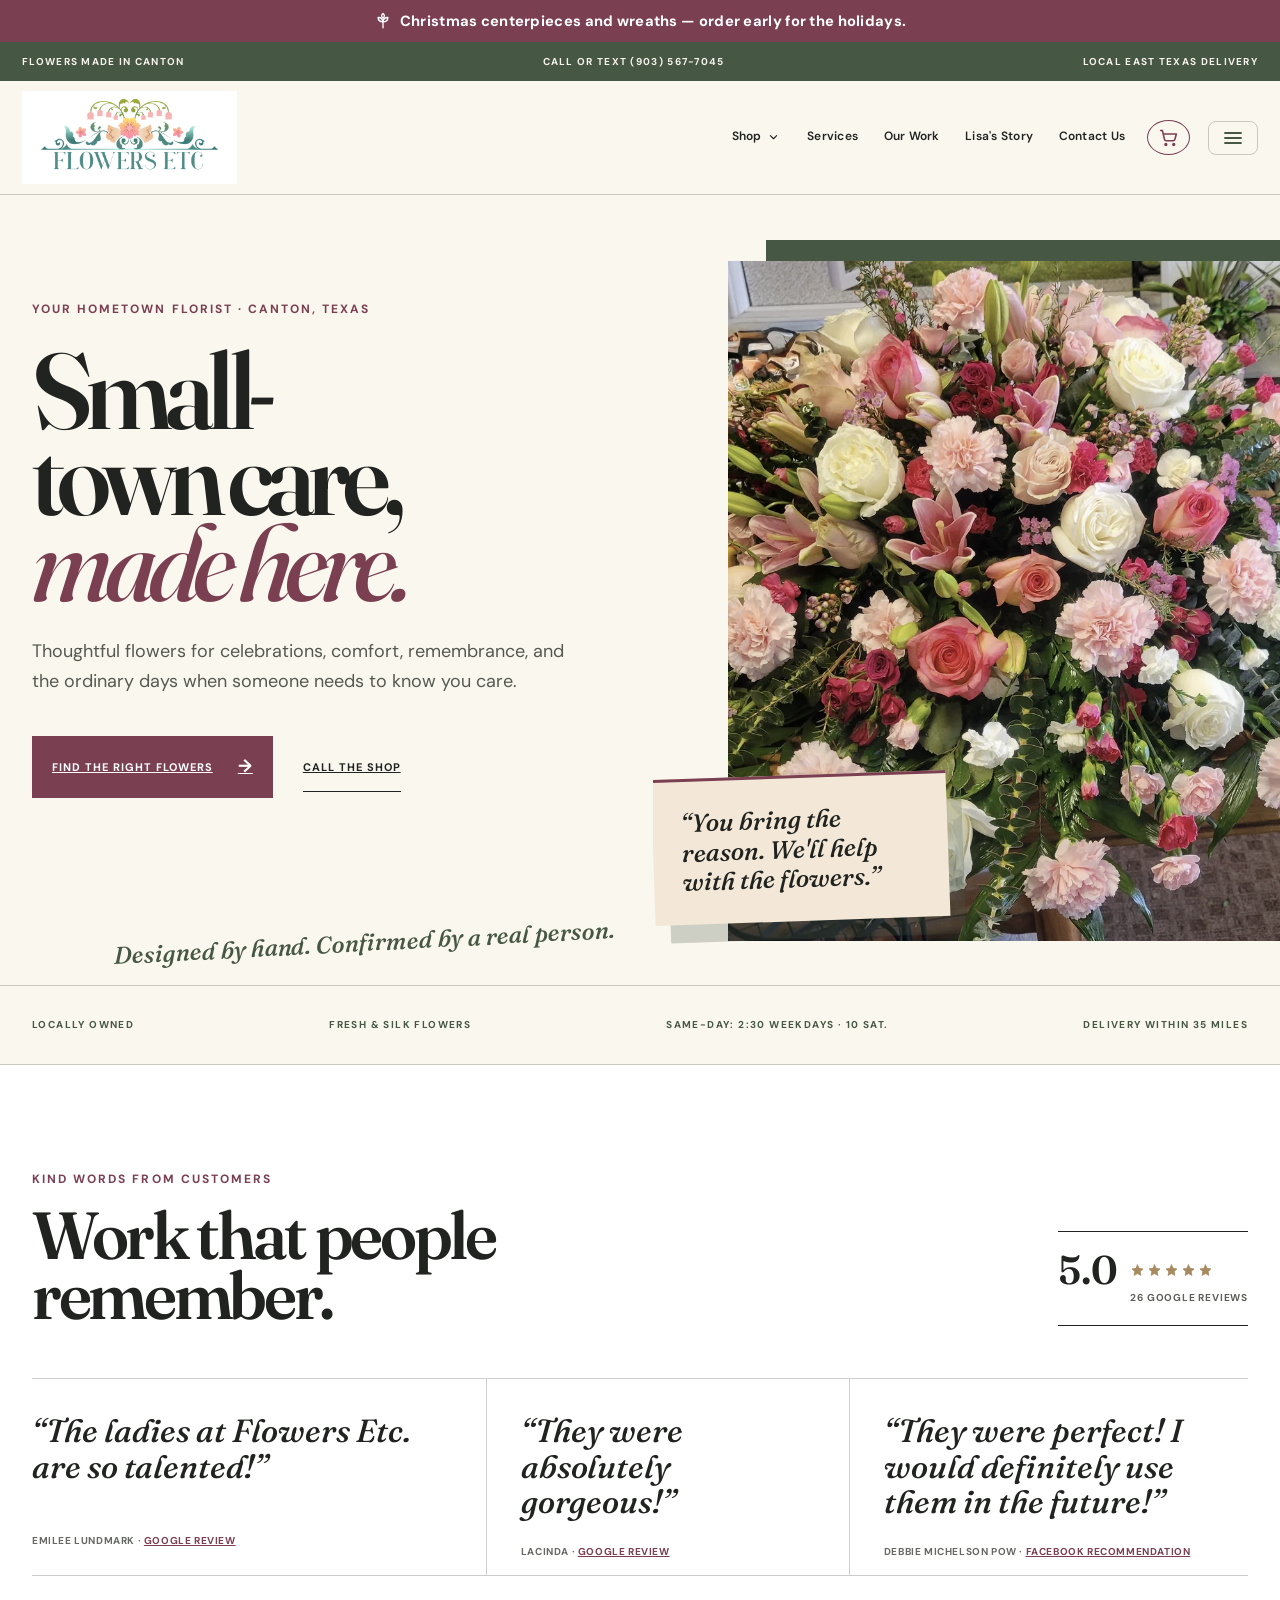
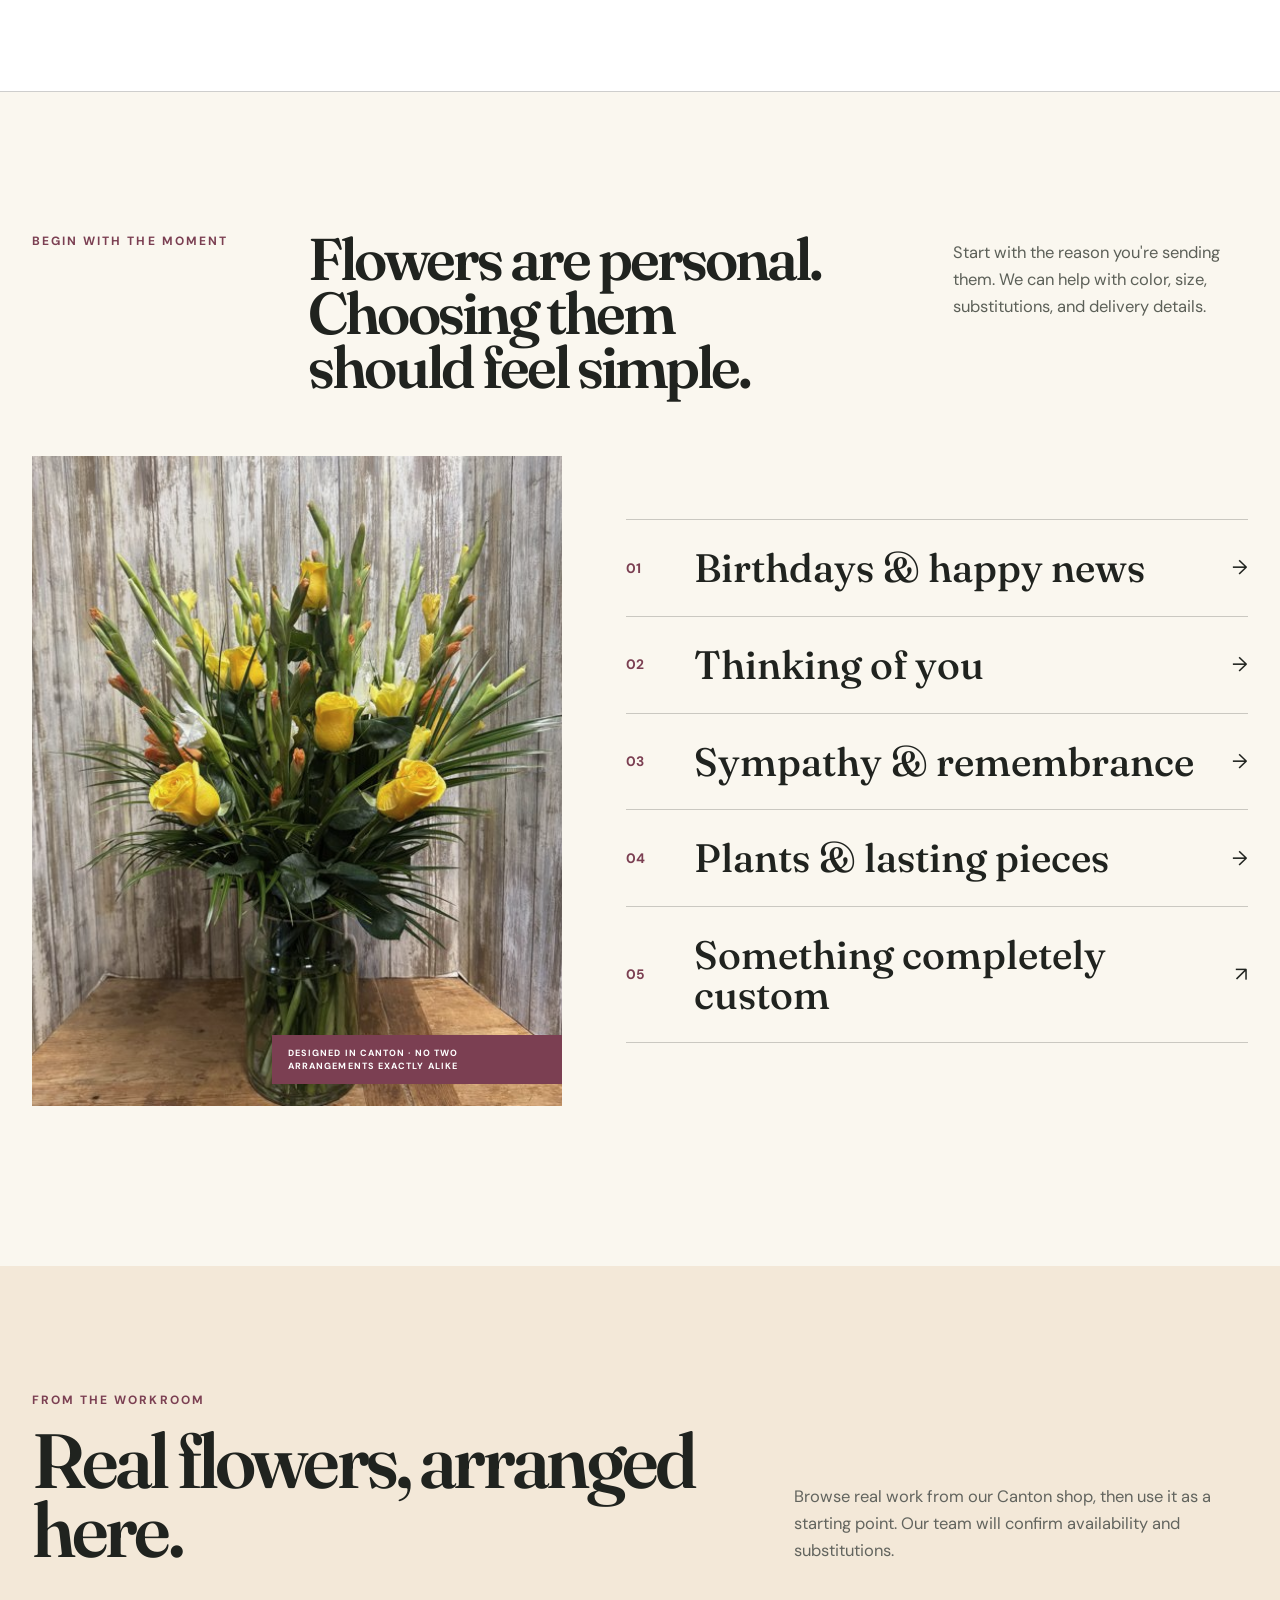
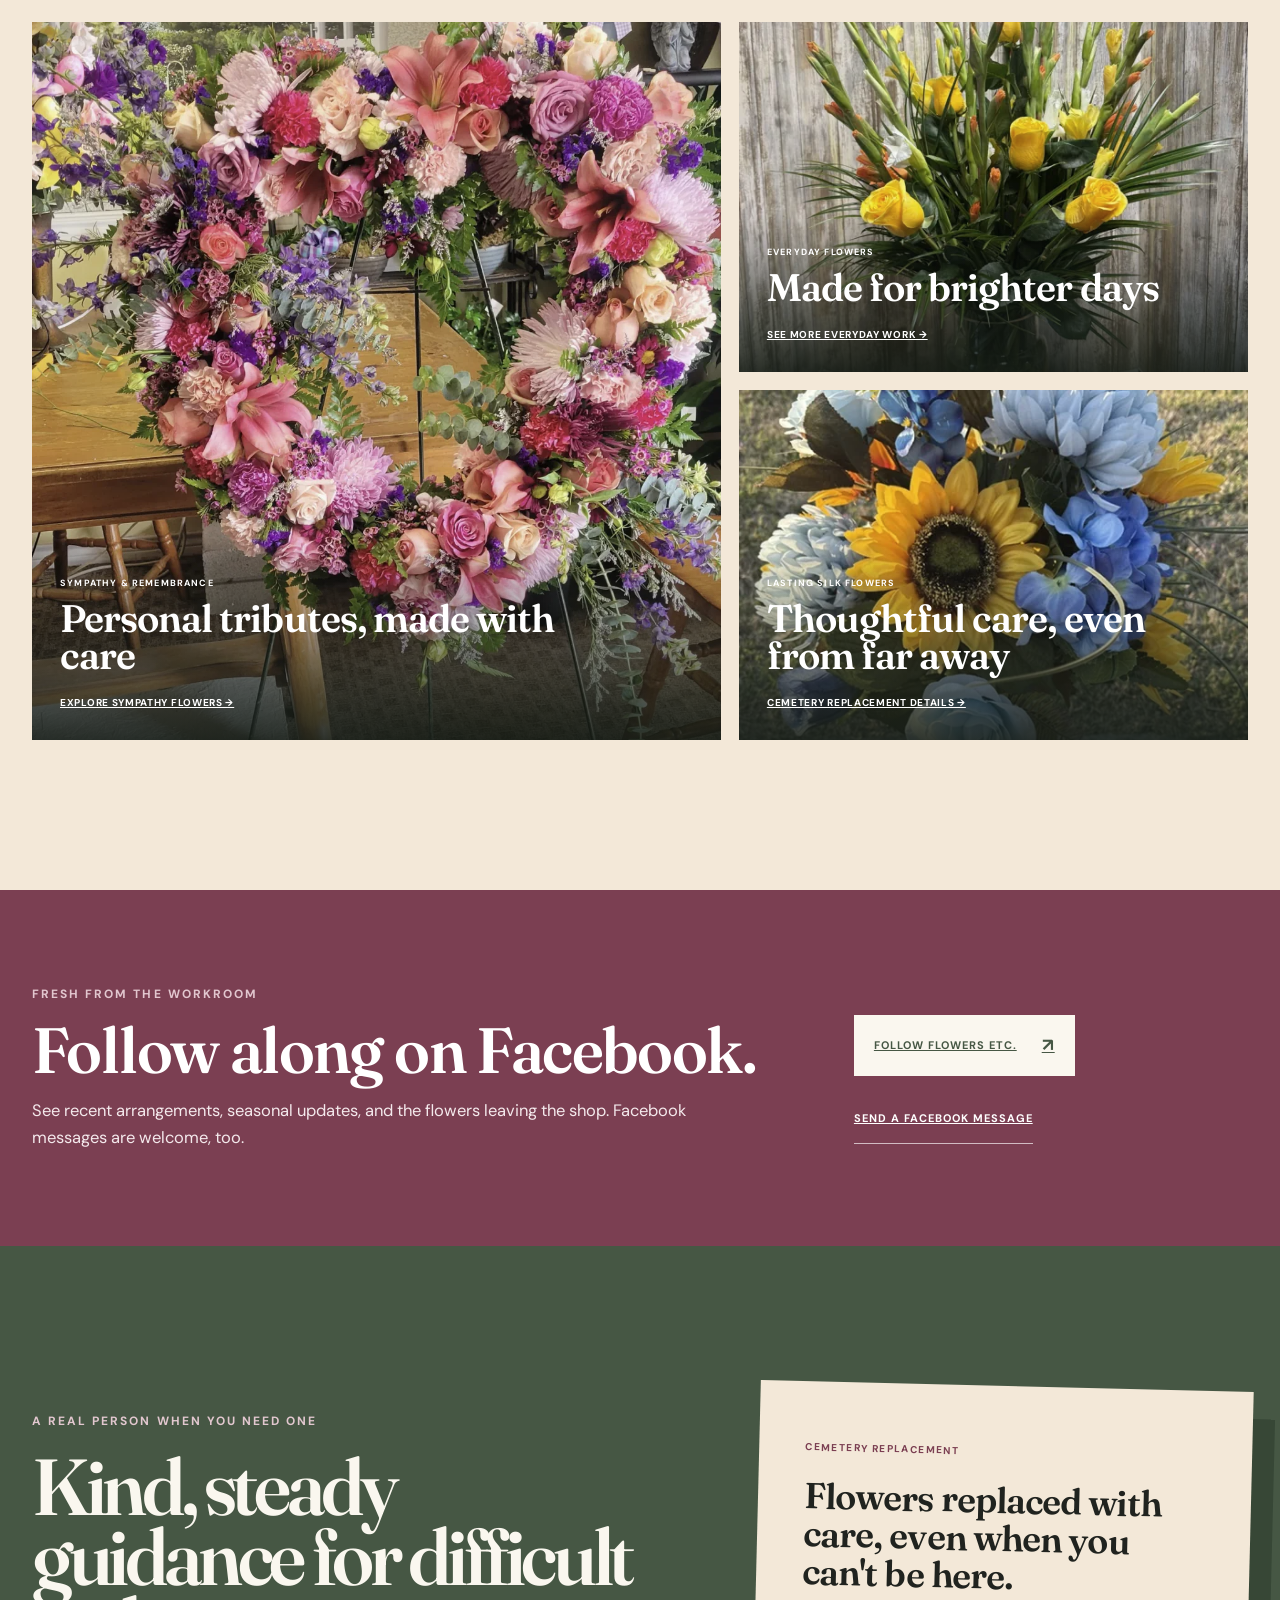
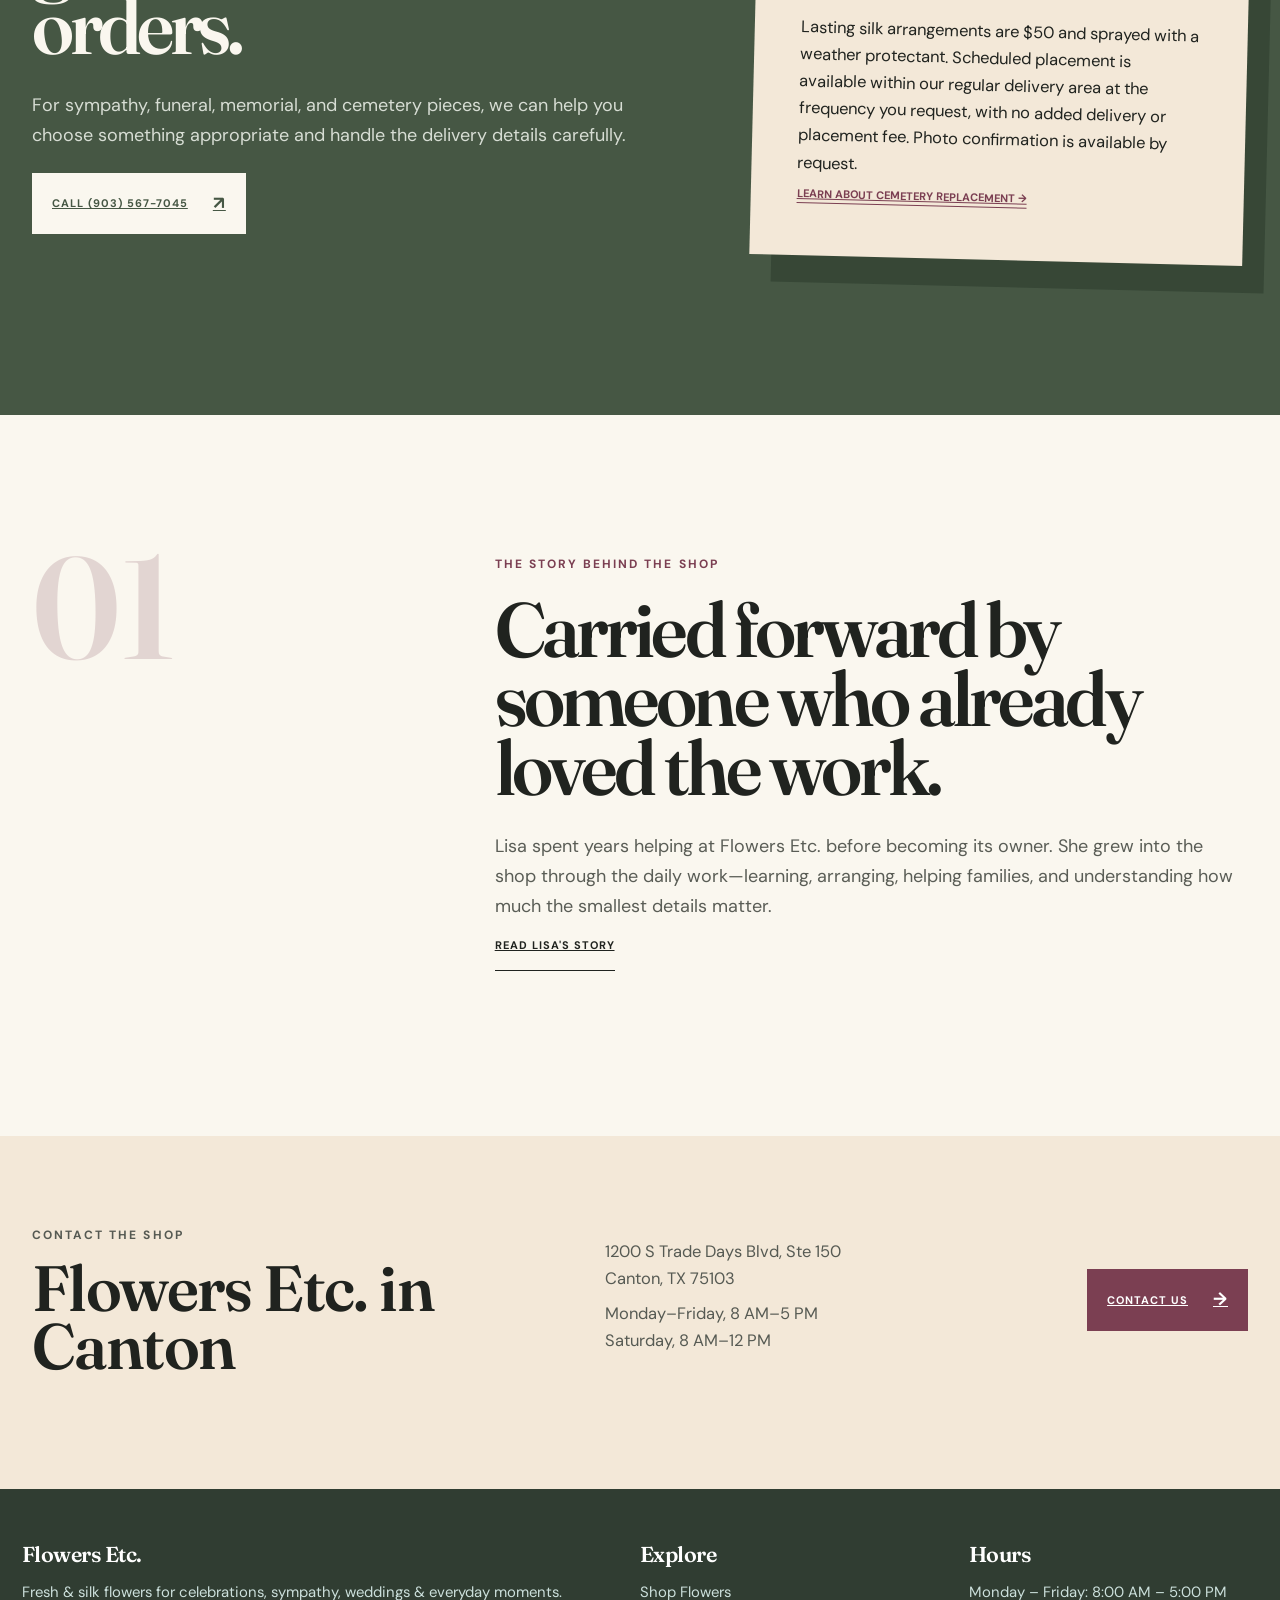
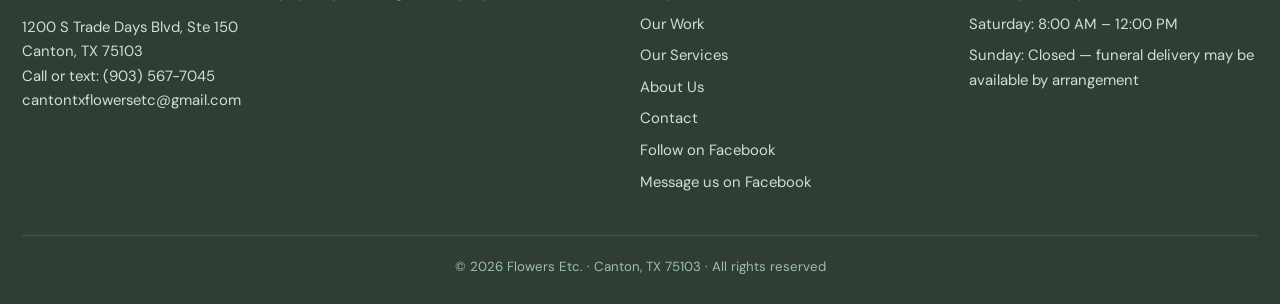
==== index.html @ 4fc5654a "Move White Lily Bridal Bouquet to Everyday flowers" ====
<!doctype html>
<html lang="en">
<head>
  <meta charset="utf-8">
  <meta name="viewport" content="width=device-width,initial-scale=1">
  <title>Flowers Etc. — Canton, TX Florist | Local Flower Delivery</title>
  <meta name="description" content="Hand-designed fresh and silk flowers from Flowers Etc. in Canton, Texas. Same-day local delivery requests accepted by 2:30 PM weekdays and 10 AM Saturday.">
  <link rel="canonical" href="https://itstaylorj.github.io/flowers-etc/">
  <meta property="og:title" content="Flowers Etc. — Your hometown Canton florist">
  <meta property="og:description" content="Thoughtful flowers designed in Canton and delivered with personal attention.">
  <meta property="og:type" content="website">
  <meta property="og:site_name" content="Flowers Etc.">
  <meta property="og:locale" content="en_US">
  <meta property="og:url" content="https://itstaylorj.github.io/flowers-etc/">
  <meta property="og:image" content="https://itstaylorj.github.io/flowers-etc/images/sympathy-casket-pink.webp">
  <meta property="og:image:alt" content="Pink and white floral tribute designed by Flowers Etc. in Canton, Texas">
  <meta name="twitter:card" content="summary_large_image">
  <link rel="preload" href="images/sympathy-casket-pink.webp" as="image" type="image/webp" fetchpriority="high">
  <script type="application/ld+json">
  {
    "@context": "https://schema.org",
    "@type": "Florist",
    "name": "Flowers Etc.",
    "description": "Fresh and silk flowers for celebrations, sympathy, weddings, and everyday moments in Canton, Texas.",
    "telephone": "+19035677045",
    "email": "cantontxflowersetc@gmail.com",
    "url": "https://itstaylorj.github.io/flowers-etc/",
    "address": {
      "@type": "PostalAddress",
      "streetAddress": "1200 S Trade Days Blvd, Ste 150",
      "addressLocality": "Canton",
      "addressRegion": "TX",
      "postalCode": "75103",
      "addressCountry": "US"
    },
    "areaServed": ["Canton", "Mabank", "Wills Point", "Van", "Grand Saline", "Martins Mill", "Ben Wheeler"],
    "openingHoursSpecification": [
      {
        "@type": "OpeningHoursSpecification",
        "dayOfWeek": ["Monday", "Tuesday", "Wednesday", "Thursday", "Friday"],
        "opens": "08:00",
        "closes": "17:00"
      },
      {
        "@type": "OpeningHoursSpecification",
        "dayOfWeek": "Saturday",
        "opens": "08:00",
        "closes": "12:00"
      }
    ],
    "priceRange": "$$"
  }
  </script>
  <link rel="icon" type="image/svg+xml" href="images/favicon.svg">
  <link rel="preconnect" href="https://fonts.googleapis.com">
  <link rel="preconnect" href="https://fonts.gstatic.com" crossorigin>
  <link href="https://fonts.googleapis.com/css2?family=DM+Sans:wght@400;500;600;700&amp;family=Fraunces:opsz,wght@9..144,500;9..144,600&amp;display=swap" rel="stylesheet">
  <link rel="stylesheet" href="css/style.css?v=13">
</head>
<body data-page="home" class="heritage-home">
  <a class="skip-link" href="#main">Skip to content</a>
  <div id="site-header"></div>

  <main id="main">
    <section class="hg-hero">
      <div class="hg-hero-copy">
        <p class="hg-eyebrow">Your hometown florist · Canton, Texas</p>
        <h1>Small-town care, <em>made here.</em></h1>
        <p class="hg-lead">Thoughtful flowers for celebrations, comfort, remembrance, and the ordinary days when someone needs to know you care.</p>
        <div class="hg-actions"><a class="hg-button" href="shop.html">Find the right flowers <span>→</span></a><a class="hg-text-link" href="tel:9035677045">Call the shop</a></div>
        <p class="hg-personal-note">Designed by hand. Confirmed by a real person.</p>
      </div>
      <div class="hg-hero-art">
        <div class="hg-moss-field"></div>
        <img src="images/sympathy-casket-pink.webp" width="1400" height="1063" fetchpriority="high" decoding="async" alt="Lush pink and white floral tribute designed by Flowers Etc.">
        <blockquote>“You bring the reason. We'll help with the flowers.”</blockquote>
      </div>
    </section>

    <div class="hg-trust"><div class="hg-shell"><span>Locally owned</span><span>Fresh &amp; silk flowers</span><span>Same-day: 2:30 weekdays · 10 Sat.</span><span>Delivery within 35 miles</span></div></div>

    <section class="hg-reviews" aria-labelledby="review-heading">
      <div class="hg-shell hg-review-heading">
        <div><p class="hg-eyebrow">Kind words from customers</p><h2 id="review-heading">Work that people remember.</h2></div>
        <a class="hg-rating" href="https://www.google.com/maps/search/?api=1&amp;query=Flowers+Etc+Canton+TX" target="_blank" rel="noopener noreferrer"><strong>5.0</strong><span class="rating-stars" data-rating-stars="5" aria-label="5 out of 5 stars"></span><small>26 Google reviews</small></a>
      </div>
      <div class="hg-shell hg-review-list">
        <blockquote><p>“The ladies at Flowers Etc. are so talented!”</p><footer>Emilee Lundmark · <a href="https://www.google.com/maps/search/?api=1&amp;query=Flowers+Etc+Canton+TX" target="_blank" rel="noopener noreferrer">Google review</a></footer></blockquote>
        <blockquote><p>“They were absolutely gorgeous!”</p><footer>Lacinda · <a href="https://www.google.com/maps/search/?api=1&amp;query=Flowers+Etc+Canton+TX" target="_blank" rel="noopener noreferrer">Google review</a></footer></blockquote>
        <blockquote><p>“They were perfect! I would definitely use them in the future!”</p><footer>Debbie Michelson Pow · <a href="https://www.facebook.com/FlowersEtcofCanton/reviews" target="_blank" rel="noopener noreferrer">Facebook recommendation</a></footer></blockquote>
      </div>
    </section>

    <section class="hg-moments">
      <div class="hg-shell">
        <div class="hg-section-intro"><p class="hg-eyebrow">Begin with the moment</p><h2>Flowers are personal. Choosing them should feel simple.</h2><p>Start with the reason you're sending them. We can help with color, size, substitutions, and delivery details.</p></div>
        <div class="hg-moment-layout">
          <figure class="hg-moment-photo"><img src="images/sunshine-morning.jpg" width="558" height="640" loading="lazy" decoding="async" alt="Yellow roses and gladiolus arranged in the Canton workroom"><figcaption>Designed in Canton · No two arrangements exactly alike</figcaption></figure>
          <nav class="hg-occasion-list" aria-label="Shop by occasion">
            <a href="shop.html"><small>01</small><strong>Birthdays &amp; happy news</strong><span>→</span></a>
            <a href="shop.html"><small>02</small><strong>Thinking of you</strong><span>→</span></a>
            <a href="shop.html"><small>03</small><strong>Sympathy &amp; remembrance</strong><span>→</span></a>
            <a href="shop.html"><small>04</small><strong>Plants &amp; lasting pieces</strong><span>→</span></a>
            <a href="tel:9035677045"><small>05</small><strong>Something completely custom</strong><span>↗</span></a>
          </nav>
        </div>
      </div>
    </section>

    <section class="hg-work">
      <div class="hg-shell hg-work-heading"><div><p class="hg-eyebrow">From the workroom</p><h2>Real flowers, arranged here.</h2></div><p>Browse real work from our Canton shop, then use it as a starting point. Our team will confirm availability and substitutions.</p></div>
      <div class="hg-shell hg-work-grid">
        <article class="hg-work-card hg-work-card-large"><img src="images/sympathy-wreath-pink.webp" width="1100" height="1197" loading="lazy" decoding="async" alt="Soft pink memorial wreath designed by Flowers Etc."><div><small>Sympathy &amp; remembrance</small><h3>Personal tributes, made with care</h3><a href="shop.html?cat=sympathy">Explore sympathy flowers →</a></div></article>
        <article class="hg-work-card"><img src="images/golden-tulip-garden.webp" width="558" height="640" loading="lazy" decoding="async" alt="Golden tulips in a modern garden-style vase"><div><small>Everyday flowers</small><h3>Made for brighter days</h3><a href="gallery.html">See more everyday work →</a></div></article>
        <article class="hg-work-card"><img src="images/blue-yellow-silk-cemetery.webp" width="558" height="640" loading="lazy" decoding="async" alt="Blue and yellow silk cemetery flowers"><div><small>Lasting silk flowers</small><h3>Thoughtful care, even from far away</h3><a href="services.html#cemetery-care">Cemetery replacement details →</a></div></article>
      </div>
    </section>

    <section class="hg-facebook">
      <div class="hg-shell">
        <div><p class="hg-eyebrow hg-light">Fresh from the workroom</p><h2>Follow along on Facebook.</h2><p>See recent arrangements, seasonal updates, and the flowers leaving the shop. Facebook messages are welcome, too.</p></div>
        <div class="hg-facebook-actions"><a class="hg-button hg-button-light" href="https://www.facebook.com/FlowersEtcofCanton/" target="_blank" rel="noopener noreferrer">Follow Flowers Etc. <span>↗</span></a><a class="hg-text-link hg-text-link-light" href="https://m.me/FlowersEtcofCanton" target="_blank" rel="noopener noreferrer">Send a Facebook message</a></div>
      </div>
    </section>

    <section class="hg-guidance" id="sympathy">
      <div class="hg-shell hg-guidance-grid">
        <div><p class="hg-eyebrow hg-light">A real person when you need one</p><h2>Kind, steady guidance for difficult orders.</h2><p>For sympathy, funeral, memorial, and cemetery pieces, we can help you choose something appropriate and handle the delivery details carefully.</p><a class="hg-button hg-button-light" href="tel:9035677045">Call (903) 567-7045 <span>↗</span></a></div>
        <aside><small>Cemetery replacement</small><h3>Flowers replaced with care, even when you can't be here.</h3><p>Lasting silk arrangements are $50 and sprayed with a weather protectant. Scheduled placement is available within our regular delivery area at the frequency you request, with no added delivery or placement fee. Photo confirmation is available by request.</p><a href="services.html#cemetery-care">Learn about cemetery replacement →</a></aside>
      </div>
    </section>

    <section class="hg-story">
      <div class="hg-shell hg-story-grid">
        <div class="hg-story-number">01</div>
        <div><p class="hg-eyebrow">The story behind the shop</p><h2>Carried forward by someone who already loved the work.</h2><p>Lisa spent years helping at Flowers Etc. before becoming its owner. She grew into the shop through the daily work—learning, arranging, helping families, and understanding how much the smallest details matter.</p><a class="hg-text-link" href="about.html">Read Lisa's story</a></div>
      </div>
    </section>

    <section class="hg-visit"><div class="hg-shell"><div><p class="hg-eyebrow">Contact the shop</p><h2>Flowers Etc. in Canton</h2></div><div><p>1200 S Trade Days Blvd, Ste 150<br>Canton, TX 75103</p><p>Monday–Friday, 8 AM–5 PM<br>Saturday, 8 AM–12 PM</p></div><a class="hg-button" href="contact.html">Contact Us <span>→</span></a></div></section>
  </main>

  <div id="site-footer"></div>
  <script src="js/data.js?v=13"></script>
  <script src="js/main.js?v=13"></script>
  <script src="js/cart.js?v=13"></script>
</body>
</html>
---- css/style.css ----
/* ============================================================
   FLOWERS ETC — STYLES
   Palette and fonts live in :root below — change once, applies
   everywhere. Elegant, warm, small-town trustworthy.
   ============================================================ */

:root {
  /* Approved Heritage Garden direction. */
  --cream:      #FAF7EF;
  --ivory:      #FFFFFF;
  --ink:        #20231F;
  --forest:     #465744;
  --forest-dk:  #303D32;
  --sage:       #63705E;
  --blush:      #7B3F52;
  --blush-soft: #F3E8D8;
  --gold:       #A88A61;
  --line:       rgba(32, 35, 31, 0.22);

  --font-head: "Fraunces", Georgia, "Times New Roman", serif;
  --font-body: "DM Sans", "Segoe UI", Tahoma, sans-serif;
  --font-script: "Fraunces", Georgia, serif;

  --radius: 2px;
  --shadow: 0 8px 26px rgba(46, 55, 44, 0.10);
  --shadow-lift: 0 16px 38px rgba(46, 55, 44, 0.16);
  --maxw: 1400px;
}

/* ============================================================
   HERITAGE GARDEN — APPROVED PRODUCTION DIRECTION
   ============================================================ */
.skip-link{position:fixed;left:16px;top:-60px;z-index:300;padding:12px 16px;background:var(--cream);color:var(--ink)}
.skip-link:focus{top:16px}
a:focus-visible,button:focus-visible,input:focus-visible,select:focus-visible,textarea:focus-visible,summary:focus-visible{outline:3px solid #b96f83;outline-offset:4px}
.topbar{min-height:39px;display:flex;align-items:center;justify-content:space-between;padding:7px max(22px,calc((100vw - var(--maxw))/2));background:var(--forest);font-size:10px;font-weight:700;letter-spacing:.13em;text-transform:uppercase}
header.site{position:relative;background:var(--cream)}
.nav-wrap{min-height:110px;padding-top:10px;padding-bottom:10px}
.brand{width:215px;padding:8px 12px;background:white;align-items:center}
.brand img{width:100%;height:auto}
nav.main-nav{gap:clamp(18px,2vw,34px)}
nav.main-nav a{font-size:12px;font-weight:600;border-bottom-width:1px}
nav.main-nav a:hover,nav.main-nav a.active{color:var(--blush);border-bottom-color:var(--blush)}
.cart-btn{border-radius:50%;border-color:var(--blush);color:var(--blush)}
.cart-btn #cart-count{background:var(--blush)}
.announce{background:var(--blush)}
h1,h2,h3,h4{color:var(--ink);letter-spacing:-.025em}
.btn{border-radius:0;text-transform:uppercase;letter-spacing:.07em;font-size:.75rem}
.btn-primary{background:var(--blush);border-color:var(--blush)}
.btn-primary:hover{background:#633241;border-color:#633241}
.btn-outline{color:var(--ink);border-color:var(--ink)}
.page-hero{background:var(--blush-soft)}
.page-hero h1{color:var(--ink)}
.script-accent,.flourish{color:var(--blush);font-family:var(--font-head);font-style:italic}
.info-card,.form-card,.product-card,.service-card{border-radius:2px;box-shadow:none;border:1px solid var(--line)}
footer.site{background:#303d32}

.hg-shell{width:min(1400px,calc(100% - 64px));margin:auto}.hg-eyebrow{margin:0;color:var(--blush);font-size:12px;font-weight:700;letter-spacing:.17em;text-transform:uppercase}.hg-light{color:#e2c7cf}.hg-hero{min-height:790px;display:grid;grid-template-columns:1.02fr .98fr;border-bottom:1px solid var(--line)}.hg-hero-copy{position:relative;padding:105px 6vw 100px max(32px,calc((100vw - 1400px)/2))}.hg-hero h1{max-width:780px;margin:27px 0 32px;font:600 clamp(72px,8.4vw,136px)/.8 var(--font-head);letter-spacing:-.065em;text-wrap:balance}.hg-hero h1 em{display:block;color:var(--blush);font-weight:500}.hg-lead{max-width:590px;margin:0;color:#555950;font-size:18px}.hg-actions{display:flex;align-items:center;gap:30px;margin-top:40px}.hg-button{display:inline-flex;align-items:center;gap:25px;padding:16px 20px;background:var(--blush);color:white;font-size:11px;font-weight:700;letter-spacing:.09em;text-transform:uppercase;transition:.3s cubic-bezier(.32,.72,0,1)}.hg-button span{font-size:18px}.hg-button:hover{transform:translateY(-3px);background:#633241}.hg-button:active{transform:translateY(0) scale(.98)}.hg-text-link{display:inline-block;padding:15px 0;border-bottom:1px solid var(--ink);color:var(--ink);font-size:11px;font-weight:700;letter-spacing:.09em;text-transform:uppercase}.hg-personal-note{position:absolute;right:38px;bottom:27px;margin:0;color:var(--forest);font:500 italic 24px/1.2 var(--font-head);transform:rotate(-3deg)}.hg-hero-art{position:relative;min-height:790px;overflow:hidden}.hg-moss-field{position:absolute;inset:45px 0 45px 18%;background:var(--forest)}.hg-hero-art img{position:absolute;top:66px;right:0;width:88%;height:680px;object-fit:cover;object-position:center 48%;filter:saturate(.8) contrast(1.03)}.hg-hero-art blockquote{position:absolute;left:0;bottom:65px;width:295px;margin:0;padding:27px 29px;background:var(--blush-soft);border-top:3px solid var(--blush);box-shadow:15px 18px 0 rgba(70,87,68,.25);transform:rotate(-2deg);font:500 italic 25px/1.18 var(--font-head)}
.hg-trust{border-bottom:1px solid var(--line)}.hg-trust .hg-shell{min-height:78px;display:flex;align-items:center;justify-content:space-between;color:var(--forest);font-size:10px;font-weight:700;letter-spacing:.14em;text-transform:uppercase}.hg-moments{padding:140px 0 160px}.hg-section-intro{display:grid;grid-template-columns:.7fr 1.3fr .75fr;gap:55px;align-items:start;margin-bottom:75px}.hg-section-intro h2{margin:0;font:600 clamp(48px,5.4vw,82px)/.9 var(--font-head);letter-spacing:-.05em}.hg-section-intro>p:last-child{margin:7px 0 0;color:#5c6058}.hg-moment-layout{display:grid;grid-template-columns:.92fr 1.08fr;gap:80px;align-items:center}.hg-moment-photo{position:relative;margin:0}.hg-moment-photo img{width:100%;height:650px;object-fit:cover;filter:saturate(.82)}.hg-moment-photo figcaption{position:absolute;right:-20px;top:48px;padding:12px 18px;background:var(--blush);color:white;font-size:9px;font-weight:700;letter-spacing:.12em;text-transform:uppercase;transform:rotate(90deg);transform-origin:right top}.hg-occasion-list{border-top:1px solid var(--line)}.hg-occasion-list a{display:grid;grid-template-columns:48px 1fr 28px;gap:20px;align-items:center;padding:28px 0;border-bottom:1px solid var(--line);color:var(--ink);text-decoration:none;transition:.3s cubic-bezier(.32,.72,0,1)}.hg-occasion-list a:hover{padding-left:12px;color:var(--blush)}.hg-occasion-list small{color:var(--blush);font-weight:700}.hg-occasion-list strong{font:500 clamp(28px,3.1vw,43px)/1 var(--font-head)}.hg-occasion-list span{justify-self:end;font-size:20px}
.hg-work{padding:125px 0 150px;background:var(--blush-soft)}.hg-work-heading{display:grid;grid-template-columns:1.2fr .8fr;gap:80px;align-items:end;margin-bottom:58px}.hg-work-heading h2{margin:15px 0 0;font:600 clamp(52px,6vw,88px)/.9 var(--font-head);letter-spacing:-.05em}.hg-work-heading>p{max-width:520px;margin:0;color:#62645e}.hg-work-grid{display:grid;grid-template-columns:1.15fr .85fr;grid-template-rows:350px 350px;gap:18px}.hg-work-card{position:relative;overflow:hidden}.hg-work-card-large{grid-row:1/3}.hg-work-card img{width:100%;height:100%;object-fit:cover;filter:saturate(.83);transition:transform .8s cubic-bezier(.32,.72,0,1)}.hg-work-card:hover img{transform:scale(1.035)}.hg-work-card>div{position:absolute;left:0;right:0;bottom:0;padding:26px 28px;background:linear-gradient(transparent,rgba(20,27,21,.88));color:white}.hg-work-card small{font-size:9px;font-weight:700;letter-spacing:.13em;text-transform:uppercase}.hg-work-card h3{max-width:500px;margin:6px 0 12px;color:white;font:600 clamp(27px,3vw,42px)/.98 var(--font-head)}.hg-work-card a{color:white;font-size:10px;font-weight:700;letter-spacing:.07em;text-transform:uppercase}
.hg-guidance{padding:140px 0 155px;background:var(--forest);color:var(--cream)}.hg-guidance-grid{display:grid;grid-template-columns:1.1fr .9fr;gap:120px;align-items:center}.hg-guidance h2{max-width:790px;margin:20px 0 30px;color:var(--cream);font:600 clamp(54px,6.2vw,94px)/.88 var(--font-head);letter-spacing:-.055em}.hg-guidance-grid>div>p:not(.hg-eyebrow){max-width:700px;color:#d7ddd4;font-size:18px}.hg-button-light{margin-top:22px;background:var(--cream);color:var(--forest)}.hg-button-light:hover{background:var(--blush-soft);color:var(--ink)}.hg-guidance aside{padding:50px 46px;background:var(--blush-soft);color:var(--ink);box-shadow:22px 27px 0 rgba(24,39,27,.32);transform:rotate(1.4deg)}.hg-guidance aside small{color:var(--blush);font-size:10px;font-weight:700;letter-spacing:.14em;text-transform:uppercase}.hg-guidance aside h3{margin:19px 0 22px;font:600 36px/1.05 var(--font-head)}.hg-guidance aside a{display:inline-block;margin-top:8px;border-bottom:1px solid var(--blush);color:var(--blush);font-size:11px;font-weight:700;text-transform:uppercase}
.hg-story{padding:140px 0 165px}.hg-story-grid{display:grid;grid-template-columns:.65fr 1.35fr;gap:100px}.hg-story-number{color:var(--blush);font:600 145px/.72 var(--font-head);opacity:.18}.hg-story h2{max-width:980px;margin:20px 0 30px;font:600 clamp(54px,6vw,92px)/.9 var(--font-head);letter-spacing:-.05em}.hg-story p:not(.hg-eyebrow){max-width:740px;color:#5a5d56;font-size:18px}.hg-visit{padding:90px 0 115px;background:var(--blush-soft)}.hg-visit .hg-shell{display:grid;grid-template-columns:1.1fr .9fr auto;gap:70px;align-items:center}.hg-visit h2{margin:14px 0 0;font:600 clamp(42px,5vw,72px)/.9 var(--font-head)}.hg-visit p{margin:0 0 8px;color:#565a53}
@media(max-width:1050px){.topbar span:first-child{display:none}.nav-wrap{min-height:94px}.brand{width:185px}.hg-shell{width:min(100% - 30px,760px)}.hg-hero{grid-template-columns:1fr}.hg-hero-copy{padding:80px 25px 95px;border-bottom:1px solid var(--line)}.hg-hero-art{min-height:690px}.hg-personal-note{display:none}.hg-section-intro,.hg-moment-layout,.hg-work-heading,.hg-guidance-grid,.hg-story-grid,.hg-visit .hg-shell{grid-template-columns:1fr}.hg-section-intro,.hg-moment-layout,.hg-guidance-grid,.hg-story-grid{gap:50px}.hg-work-grid{grid-template-columns:1fr;grid-template-rows:520px 350px 350px}.hg-work-card-large{grid-row:auto}.hg-guidance aside{max-width:600px}.hg-story-number{font-size:90px}}
@media(max-width:700px){.topbar{justify-content:center;text-align:center}.topbar span:last-child{display:none}.nav-wrap{padding:10px 16px}.brand{width:165px}.hg-hero-copy{padding:70px 24px 55px}.hg-hero h1{font-size:clamp(58px,18vw,84px)}.hg-actions{align-items:flex-start;flex-direction:column}.hg-hero-art{min-height:560px}.hg-moss-field{inset:25px 0 25px 12%}.hg-hero-art img{top:40px;width:92%;height:500px}.hg-hero-art blockquote{left:12px;bottom:36px;width:250px;padding:22px;font-size:21px}.hg-trust .hg-shell{justify-content:center;text-align:center}.hg-trust span:not(:first-child){display:none}.hg-moments,.hg-work,.hg-guidance,.hg-story{padding-top:90px;padding-bottom:110px}.hg-moment-photo img{height:500px}.hg-moment-photo figcaption{right:0;top:auto;bottom:0;transform:none}.hg-work-grid{grid-template-rows:440px 330px 330px}.hg-work-card>div{padding:20px}.hg-guidance aside{padding:38px 28px}.hg-visit{padding-bottom:100px}}
@media(prefers-reduced-motion:reduce){html{scroll-behavior:auto}*,*::before,*::after{animation-duration:.01ms!important;transition-duration:.01ms!important}}

* { margin: 0; padding: 0; box-sizing: border-box; }

.sr-only {
  position: absolute;
  width: 1px; height: 1px;
  padding: 0; margin: -1px;
  overflow: hidden;
  clip: rect(0 0 0 0);
  white-space: nowrap;
  border: 0;
}

html { scroll-behavior: smooth; }

body {
  font-family: var(--font-body);
  color: var(--ink);
  background: var(--cream);
  line-height: 1.65;
  font-size: 16.5px;
}

img { max-width: 100%; display: block; }

h1, h2, h3, h4 {
  font-family: var(--font-head);
  font-weight: 600;
  color: var(--forest);
  line-height: 1.15;
}

a { color: var(--forest); }

.container {
  max-width: var(--maxw);
  margin: 0 auto;
  padding: 0 22px;
}

/* ————— Header ————— */
.announce {
  background: linear-gradient(90deg, var(--blush), #EFA9C0);
  color: #fff;
  text-align: center;
  font-weight: 700;
  font-size: 0.92rem;
  padding: 9px 16px;
  letter-spacing: 0.02em;
}

.topbar {
  background: var(--forest);
  color: #F6F3EC;
  font-size: 0.88rem;
  text-align: center;
  padding: 7px 14px;
  letter-spacing: 0.03em;
}
.topbar a { color: #F6F3EC; font-weight: 700; text-decoration: none; }
.topbar a:hover { text-decoration: underline; }

header.site {
  background: var(--ivory);
  border-bottom: 1px solid var(--line);
  position: sticky;
  top: 0;
  z-index: 50;
}
.nav-wrap {
  max-width: var(--maxw);
  margin: 0 auto;
  padding: 14px 22px;
  display: flex;
  align-items: center;
  justify-content: space-between;
  gap: 18px;
}
.brand {
  text-decoration: none;
  display: flex;
  align-items: baseline;
  gap: 10px;
}
.brand .brand-name {
  font-family: var(--font-head);
  font-size: 1.9rem;
  font-weight: 700;
  color: var(--forest);
  letter-spacing: 0.01em;
}
.brand .brand-flower { color: var(--blush); font-size: 1.4rem; }

nav.main-nav { display: flex; gap: 26px; align-items: center; }
nav.main-nav a {
  text-decoration: none;
  color: var(--ink);
  font-weight: 600;
  font-size: 0.98rem;
  letter-spacing: 0.02em;
  padding: 4px 0;
  border-bottom: 2px solid transparent;
}
nav.main-nav a:hover { color: var(--forest); border-bottom-color: var(--sage); }
nav.main-nav a.active { color: var(--forest); border-bottom-color: var(--gold); }

.cart-btn {
  position: relative;
  text-decoration: none;
  font-size: 1.25rem;
  padding: 6px 10px;
  border: 1px solid var(--line);
  border-radius: 999px;
  line-height: 1;
}
.cart-btn #cart-count {
  position: absolute;
  top: -6px; right: -6px;
  background: var(--blush);
  color: #fff;
  font-size: 0.7rem;
  font-weight: 800;
  min-width: 18px;
  height: 18px;
  border-radius: 999px;
  display: none;
  align-items: center;
  justify-content: center;
  padding: 0 4px;
  font-family: var(--font-body);
}
.cart-btn.has-items #cart-count { display: inline-flex; }

.cart-toast {
  position: fixed;
  left: 50%;
  bottom: 26px;
  transform: translateX(-50%) translateY(20px);
  background: var(--forest);
  color: #fff;
  padding: 13px 22px;
  border-radius: 999px;
  font-size: 0.93rem;
  box-shadow: var(--shadow-lift);
  opacity: 0;
  transition: opacity 0.3s, transform 0.3s;
  z-index: 200;
  white-space: nowrap;
  max-width: 92vw;
  overflow: hidden;
  text-overflow: ellipsis;
}
.cart-toast.show { opacity: 1; transform: translateX(-50%) translateY(0); }
.cart-toast a { color: #FFD9E4; font-weight: 800; text-decoration: none; }

.nav-toggle {
  display: none;
  background: none;
  border: 1px solid var(--line);
  border-radius: 8px;
  font-size: 1.4rem;
  color: var(--forest);
  padding: 4px 12px;
  cursor: pointer;
}

/* ————— Buttons ————— */
.btn {
  display: inline-block;
  font-family: var(--font-body);
  font-weight: 700;
  font-size: 0.98rem;
  letter-spacing: 0.03em;
  padding: 12px 26px;
  border-radius: 999px;
  border: none;
  cursor: pointer;
  text-decoration: none;
  text-align: center;
  transition: background 0.18s, transform 0.12s, box-shadow 0.18s;
}
.btn-primary { background: var(--forest); color: #fff; }
.btn-primary:hover { background: var(--forest-dk); transform: translateY(-1px); box-shadow: var(--shadow-lift); }
.btn-outline {
  background: transparent;
  color: var(--forest);
  border: 2px solid var(--forest);
}
.btn-outline:hover { background: var(--forest); color: #fff; }
.btn-blush { background: var(--blush); color: #fff; }
.btn-blush:hover { background: #C68F8F; }
.btn-sm { padding: 9px 18px; font-size: 0.9rem; }

/* ————— Hero ————— */
.hero {
  background:
    radial-gradient(ellipse at 12% 15%, rgba(228,138,168,0.20), transparent 50%),
    radial-gradient(ellipse at 88% 85%, rgba(127,179,172,0.22), transparent 50%),
    radial-gradient(ellipse at 85% 10%, rgba(244,200,115,0.14), transparent 45%),
    linear-gradient(160deg, #FCF2EE 0%, var(--cream) 55%, #F7EDEA 100%);
  text-align: center;
  padding: 64px 22px 84px;
  border-bottom: 1px solid var(--line);
}
.hero .flourish { color: var(--gold); font-size: 1.3rem; letter-spacing: 0.5em; margin-bottom: 14px; }
.hero h1 {
  font-size: clamp(2.6rem, 6vw, 4.2rem);
  margin-bottom: 16px;
}
.hero .logo-svg {
  width: min(560px, 92%);
  height: auto;
  margin: 0 auto 8px;
  display: block;
}
.script-accent {
  font-family: var(--font-script);
  color: var(--blush);
  font-size: clamp(1.5rem, 3.5vw, 2rem);
  line-height: 1.2;
  margin-bottom: 6px;
}
.hero p.lead {
  font-size: 1.22rem;
  max-width: 620px;
  margin: 0 auto 32px;
  color: #5A665F;
}
.hero .hero-actions { display: flex; gap: 14px; justify-content: center; flex-wrap: wrap; }

/* ————— Trust strip ————— */
.trust-strip {
  background: var(--ivory);
  border-bottom: 1px solid var(--line);
  padding: 26px 22px;
}
.trust-strip .container {
  display: grid;
  grid-template-columns: repeat(4, 1fr);
  gap: 20px;
  text-align: center;
}
@media (max-width: 900px) {
  .trust-strip .container { grid-template-columns: repeat(2, 1fr); }
}
@media (max-width: 480px) {
  .trust-strip .container { grid-template-columns: 1fr; }
}
.trust-item .t-icon { font-size: 1.6rem; margin-bottom: 6px; }
.trust-item h3 { font-size: 1.15rem; margin-bottom: 3px; }
.trust-item p { font-size: 0.92rem; color: #66716B; }

/* ————— Sections ————— */
section.block { padding: 68px 0; }
.section-head { text-align: center; max-width: 640px; margin: 0 auto 44px; }
.section-head .flourish {
  font-family: var(--font-script);
  color: var(--blush);
  font-size: 1.7rem;
  margin-bottom: 6px;
}
.section-head h2 { font-size: clamp(1.9rem, 4vw, 2.7rem); margin-bottom: 12px; }
.section-head p { color: #5A665F; }

/* ————— Category cards ————— */
/* Flex with centered wrapping: however many categories exist, a partial
   last row centers itself instead of hugging the left edge. */
.cat-grid {
  display: flex;
  flex-wrap: wrap;
  justify-content: center;
  gap: 24px;
}
.cat-grid .cat-card {
  flex: 1 1 240px;
  max-width: 320px;
  min-width: 240px;
}
.cat-card {
  background: var(--ivory);
  border: 1px solid var(--line);
  border-radius: var(--radius);
  overflow: hidden;
  text-decoration: none;
  color: var(--ink);
  box-shadow: var(--shadow);
  transition: transform 0.16s, box-shadow 0.16s;
  display: flex;
  flex-direction: column;
}
.cat-card:hover { transform: translateY(-4px); box-shadow: var(--shadow-lift); }
.cat-card .cat-body { padding: 20px 22px 24px; }
.cat-card h3 { font-size: 1.45rem; margin-bottom: 6px; }
.cat-card p { font-size: 0.95rem; color: #5A665F; }
.cat-card .cat-link { margin-top: 12px; font-weight: 700; color: var(--forest); font-size: 0.92rem; }

/* ————— Photo placeholders (until real photos arrive) ————— */
.ph {
  position: relative;
  width: 100%;
  aspect-ratio: 4 / 3;
  display: flex;
  align-items: center;
  justify-content: center;
  flex-direction: column;
  gap: 6px;
  color: #7d8a80;
  font-size: 0.85rem;
  letter-spacing: 0.06em;
  background:
    radial-gradient(circle at 30% 30%, rgba(217,165,165,0.35), transparent 50%),
    radial-gradient(circle at 70% 65%, rgba(143,165,139,0.35), transparent 55%),
    linear-gradient(150deg, #F4EDE2, #EDE7DB);
}
.ph .ph-icon { font-size: 2.2rem; opacity: 0.75; }
.ph.tall { aspect-ratio: 3 / 4; }

/* ————— Product grid ————— */
.filter-bar {
  display: flex;
  gap: 10px;
  flex-wrap: wrap;
  justify-content: center;
  margin-bottom: 40px;
}
.filter-btn {
  background: var(--ivory);
  border: 1px solid var(--line);
  color: var(--ink);
  padding: 9px 20px;
  border-radius: 999px;
  font-family: var(--font-body);
  font-weight: 600;
  font-size: 0.93rem;
  cursor: pointer;
  transition: all 0.15s;
}
.filter-btn:hover { border-color: var(--sage); color: var(--forest); }
.filter-btn.active { background: var(--forest); color: #fff; border-color: var(--forest); }

.sympathy-guide {
  display: grid;
  grid-template-columns: minmax(0, 1fr) auto;
  gap: 36px;
  align-items: center;
  margin: 0 0 36px;
  padding: 28px 30px;
  background: var(--blush-soft);
  border-left: 4px solid var(--blush);
}
.sympathy-guide[hidden] { display: none; }
.sympathy-guide h3 { margin: 7px 0 8px; font-size: 1.65rem; }
.sympathy-guide p:last-child { max-width: 68ch; margin: 0; color: #5A665F; }
.sympathy-guide-actions { display: flex; gap: 10px; flex-wrap: wrap; justify-content: flex-end; }

.product-grid {
  display: grid;
  grid-template-columns: repeat(auto-fill, minmax(255px, 1fr));
  gap: 26px;
}
.product-card {
  background: var(--ivory);
  border: 1px solid var(--line);
  border-radius: var(--radius);
  overflow: hidden;
  box-shadow: var(--shadow);
  display: flex;
  flex-direction: column;
  transition: transform 0.16s, box-shadow 0.16s;
}
.product-card:hover { transform: translateY(-4px); box-shadow: var(--shadow-lift); }
.product-card img.p-photo { width: 100%; aspect-ratio: 1/1; object-fit: cover; }
.product-card .ph { aspect-ratio: 1/1; }
.p-body { padding: 18px 20px 22px; display: flex; flex-direction: column; flex: 1; }
.p-cat {
  font-size: 0.74rem;
  text-transform: uppercase;
  letter-spacing: 0.14em;
  color: var(--gold);
  font-weight: 700;
  margin-bottom: 5px;
}
.p-body h3 { font-size: 1.4rem; margin-bottom: 4px; }
.p-price { font-weight: 800; color: var(--forest); font-size: 1.05rem; margin-bottom: 8px; }
.p-desc { font-size: 0.93rem; color: #5A665F; flex: 1; margin-bottom: 16px; }
.p-actions { display: flex; gap: 10px; flex-wrap: wrap; }
.badge-custom {
  display: inline-block;
  background: var(--blush-soft);
  color: #A76F6F;
  font-size: 0.72rem;
  font-weight: 700;
  letter-spacing: 0.08em;
  text-transform: uppercase;
  padding: 3px 10px;
  border-radius: 999px;
  margin-bottom: 8px;
  align-self: flex-start;
}

/* ————— Alternating feature rows (about/services) ————— */
.feature-row {
  display: grid;
  grid-template-columns: 1fr 1fr;
  gap: 48px;
  align-items: center;
  margin-bottom: 64px;
}
.feature-row:last-child { margin-bottom: 0; }
.feature-row.reverse .f-media { order: 2; }
.f-media { border-radius: var(--radius); overflow: hidden; box-shadow: var(--shadow); }
.f-text h3, .f-text .f-subheading { font-size: 1.9rem; margin-bottom: 12px; }
.f-text p { color: #5A665F; margin-bottom: 12px; }
.f-text ul { margin: 0 0 14px 20px; color: #5A665F; }
.f-text li { margin-bottom: 6px; }

/* ————— Price display (cards + detail) ————— */
.price-now { font-weight: 800; color: var(--forest); }
.price-was {
  text-decoration: line-through;
  color: #A0ABA5;
  font-weight: 600;
  font-size: 0.9em;
  margin-left: 4px;
}
.price-badge {
  display: inline-block;
  background: var(--blush);
  color: #fff;
  font-size: 0.68rem;
  font-weight: 800;
  letter-spacing: 0.06em;
  text-transform: uppercase;
  padding: 3px 9px;
  border-radius: 999px;
  margin-left: 6px;
  vertical-align: middle;
}

/* ————— Product cards: links ————— */
.p-media-link { display: block; }
.p-title-link { text-decoration: none; color: var(--forest); }
.p-title-link:hover { color: var(--blush); }

/* ————— PRODUCT DETAIL PAGE ————— */
.pd-page { padding: 26px 0 0; }
.pd-crumbs {
  font-size: 0.88rem;
  color: #7C8981;
  margin-bottom: 22px;
}
.pd-crumbs a { color: var(--forest); text-decoration: none; font-weight: 600; }
.pd-crumbs a:hover { text-decoration: underline; }

.pd-wrap {
  display: grid;
  grid-template-columns: minmax(0, 1fr) minmax(0, 1fr);
  gap: 46px;
  align-items: start;
  padding-bottom: 60px;
}
.pd-media img,
.pd-media .ph {
  width: 100%;
  border-radius: var(--radius);
  box-shadow: var(--shadow);
  aspect-ratio: 1 / 1;
  object-fit: cover;
  background: var(--ivory);
}
.pd-stage { position: relative; touch-action: pan-y; }
.pd-main-button {
  position: relative;
  display: block;
  width: 100%;
  padding: 0;
  border: 0;
  background: none;
  color: inherit;
  cursor: zoom-in;
  text-align: left;
}
.pd-main-button:focus-visible { outline: 3px solid var(--blush); outline-offset: 4px; }
.pd-zoom-hint {
  position: absolute;
  right: 14px;
  bottom: 14px;
  padding: 8px 11px;
  background: rgba(35, 48, 39, 0.9);
  color: #fff;
  font-size: 0.7rem;
  font-weight: 800;
  letter-spacing: 0.07em;
  text-transform: uppercase;
}
.pd-gallery-arrow {
  position: absolute;
  z-index: 2;
  top: 50%;
  width: 48px;
  height: 48px;
  border: 1px solid rgba(255,255,255,.78);
  border-radius: 50%;
  background: rgba(35,48,39,.86);
  color: #fff;
  font: 500 2rem/1 var(--font-head);
  cursor: pointer;
  transform: translateY(-50%);
}
.pd-gallery-arrow:hover { background: var(--blush); }
.pd-gallery-arrow:focus-visible { outline: 3px solid #fff; outline-offset: 3px; }
.pd-gallery-prev { left: 12px; }
.pd-gallery-next { right: 12px; }
.pd-thumbs { display: flex; gap: 10px; margin-top: 12px; flex-wrap: wrap; }
.pd-thumb {
  width: 78px; height: 78px;
  padding: 0;
  border: 2px solid transparent;
  border-radius: 8px;
  overflow: hidden;
  cursor: pointer;
  background: none;
  box-shadow: var(--shadow);
}
.pd-thumb img { width: 100%; height: 100%; object-fit: cover; }
.pd-thumb.active { border-color: var(--blush); }
.pd-thumb:focus-visible { outline: 3px solid var(--forest); outline-offset: 2px; }
.pd-photo-summary {
  margin-top: 16px;
  padding: 15px 17px;
  border-left: 3px solid var(--blush);
  background: var(--blush-soft);
  color: #555f58;
}
.pd-photo-summary > div { display: flex; justify-content: space-between; gap: 20px; align-items: baseline; }
.pd-photo-summary strong { color: var(--ink); font-size: .88rem; }
.pd-photo-summary span { color: var(--blush); font-size: .72rem; font-weight: 800; white-space: nowrap; }
.pd-photo-summary p { margin: 6px 0 0; font-size: .82rem; line-height: 1.55; }

.pd-lightbox {
  width: min(94vw, 1240px);
  max-width: none;
  max-height: 94vh;
  padding: 0;
  border: 0;
  background: transparent;
  color: #fff;
  overflow: visible;
}
.pd-lightbox::backdrop { background: rgba(15, 20, 16, .9); backdrop-filter: blur(5px); }
.pd-lightbox-shell { position: relative; padding: 54px 24px 22px; background: #202a23; }
.pd-lightbox img {
  display: block;
  width: auto;
  max-width: 100%;
  height: auto;
  max-height: 72vh;
  margin: 0 auto;
  object-fit: contain;
}
.pd-lightbox-close {
  position: absolute;
  top: 12px;
  right: 14px;
  min-width: 48px;
  min-height: 36px;
  border: 0;
  background: transparent;
  color: #fff;
  font: 800 .72rem/1 var(--font-body);
  letter-spacing: .08em;
  text-transform: uppercase;
  cursor: pointer;
}
.pd-lightbox-footer {
  display: grid;
  grid-template-columns: minmax(90px,auto) minmax(0,1fr) minmax(90px,auto);
  gap: 20px;
  align-items: center;
  margin-top: 18px;
}
.pd-lightbox-footer p { margin: 0; color: #dce2dd; font-size: .83rem; text-align: center; }
.pd-lightbox-footer button {
  min-height: 48px;
  border: 1px solid rgba(255,255,255,.45);
  background: transparent;
  color: #fff;
  font: 800 .7rem/1 var(--font-body);
  letter-spacing: .06em;
  text-transform: uppercase;
  cursor: pointer;
}
.pd-lightbox-footer button:hover { background: var(--blush); border-color: var(--blush); }
.pd-lightbox button:focus-visible { outline: 3px solid #fff; outline-offset: 3px; }

.pd-info h1 { font-size: clamp(2rem, 4.5vw, 3rem); margin: 4px 0 8px; }
.pd-price { font-size: 1.5rem; margin-bottom: 10px; }
.pd-desc { color: #5A665F; font-size: 1.05rem; margin: 12px 0 6px; }

.pd-block { margin-top: 26px; }
.pd-block h3 {
  font-size: 1.05rem;
  font-family: var(--font-body);
  font-weight: 800;
  letter-spacing: 0.04em;
  text-transform: uppercase;
  color: var(--forest);
  margin-bottom: 10px;
}
.pd-flowers { list-style: none; display: flex; flex-wrap: wrap; gap: 8px; }
.pd-flowers li {
  background: #F2F7F1;
  border: 1px solid #DCEADB;
  color: #43594F;
  font-size: 0.9rem;
  padding: 5px 13px;
  border-radius: 999px;
}
.pd-sub { font-size: 0.85rem; color: #7C8981; margin-top: 10px; line-height: 1.6; }

.pd-sizes { display: flex; flex-direction: column; gap: 10px; }
.pd-size {
  display: flex;
  align-items: center;
  gap: 12px;
  border: 2px solid var(--line);
  border-radius: 10px;
  padding: 12px 16px;
  cursor: pointer;
  background: var(--ivory);
  transition: border-color 0.15s, background 0.15s;
}
.pd-size:hover { border-color: var(--sage); }
.pd-size:has(input:checked) { border-color: var(--blush); background: var(--blush-soft); }
.pd-size input { width: auto; margin: 0; accent-color: var(--blush); }
.pd-size-label { font-weight: 700; flex: 1; }
.pd-size-price { font-weight: 800; color: var(--forest); }
.pd-size-price s { color: #A0ABA5; font-weight: 600; margin-left: 4px; }

.pd-actions { display: flex; flex-direction: column; gap: 10px; margin-top: 28px; }

.pd-reassure {
  margin-top: 22px;
  border-top: 1px solid var(--line);
  border-bottom: 1px solid var(--line);
  padding: 16px 0;
  display: flex;
  flex-direction: column;
  gap: 7px;
  font-size: 0.92rem;
  color: #5A665F;
}
.pd-reassure strong { color: var(--forest); }

.pd-addons { background: var(--cream); border-radius: var(--radius); padding: 20px 22px; }
.pd-addon-list { list-style: none; }
.pd-addon-list li {
  display: flex;
  justify-content: space-between;
  gap: 14px;
  padding: 8px 0;
  border-bottom: 1px dashed var(--line);
  font-size: 0.93rem;
}
.pd-addon-list li:last-child { border-bottom: none; }
.pd-addon-name em {
  font-style: normal;
  font-size: 0.7rem;
  font-weight: 700;
  text-transform: uppercase;
  letter-spacing: 0.06em;
  color: var(--blush);
  background: var(--blush-soft);
  padding: 2px 7px;
  border-radius: 999px;
  margin-left: 6px;
}
.pd-addon-price { font-weight: 700; color: var(--forest); white-space: nowrap; }
.pd-promise {
  margin-top: 14px;
  background: #fff;
  border-left: 3px solid var(--blush);
  border-radius: 8px;
  padding: 13px 16px;
  font-size: 0.88rem;
  color: #5A665F;
  line-height: 1.65;
}
.pd-promise strong { color: var(--forest); display: block; margin-bottom: 3px; }

.pd-notice, .m-notice {
  background: #FFF6E8;
  border-left: 3px solid var(--gold);
  border-radius: 8px;
  padding: 11px 15px;
  font-size: 0.9rem;
  color: #7A6540;
  margin: 14px 0 4px;
  line-height: 1.6;
}
.m-notice { margin: 0 0 14px; }
.m-customize {
  background: var(--blush-soft);
  border-radius: 8px;
  padding: 11px 15px;
  font-size: 0.88rem;
  color: #7A5A5A;
  margin-bottom: 14px;
  line-height: 1.6;
}
.pd-goodtoknow { background: none; }
.pd-gtk-item {
  display: flex;
  gap: 10px;
  align-items: flex-start;
  margin-bottom: 10px;
  font-size: 0.9rem;
  color: #5A665F;
  line-height: 1.65;
}
.pd-gtk-item span { font-size: 1.05rem; line-height: 1.4; }
.pd-gtk-item p { margin: 0; }

.pd-photos-note {
  margin-top: 20px;
  background: #F2F7F1;
  border-radius: 8px;
  padding: 13px 16px;
  font-size: 0.88rem;
  color: #4E6058;
}
.pd-photos-note a { font-weight: 700; }

@media (max-width: 860px) {
  .pd-wrap { grid-template-columns: 1fr; gap: 28px; }
  .pd-thumbs { flex-wrap: nowrap; overflow-x: auto; padding: 2px 2px 8px; scrollbar-width: thin; }
  .pd-thumb { flex: 0 0 72px; width: 72px; height: 72px; }
  .pd-lightbox-shell { padding: 50px 14px 16px; }
  .pd-lightbox-footer { grid-template-columns: 1fr 1fr; gap: 10px; }
  .pd-lightbox-footer p { grid-column: 1 / -1; grid-row: 1; }
  .pd-lightbox-footer button:first-of-type { grid-column: 1; }
  .pd-lightbox-footer button:last-of-type { grid-column: 2; }
}

/* ————— Gallery (Our Work) ————— */
.gallery-intro {
  display: grid;
  grid-template-columns: minmax(0, 1fr) minmax(260px, 0.8fr);
  gap: 40px;
  align-items: end;
  margin-bottom: 30px;
}
.gallery-intro h2 { margin-top: 4px; }
.gallery-intro p { color: #5A665F; max-width: 56ch; }
.gallery-filters {
  display: flex;
  flex-wrap: wrap;
  gap: 8px;
  padding-bottom: 28px;
}
.gallery-filters button {
  border: 1px solid var(--line);
  background: transparent;
  color: var(--ink);
  padding: 9px 14px;
  font: inherit;
  font-size: 0.78rem;
  font-weight: 700;
  cursor: pointer;
  transition: background-color .2s, border-color .2s, color .2s, transform .2s;
}
.gallery-filters button:hover { border-color: var(--blush); color: var(--blush); }
.gallery-filters button:active { transform: translateY(1px); }
.gallery-filters button.active { background: var(--ink); border-color: var(--ink); color: var(--cream); }
.gallery-grid {
  display: grid;
  grid-template-columns: repeat(auto-fill, minmax(260px, 1fr));
  gap: 24px;
}
.gallery-card {
  background: var(--ivory);
  border: 1px solid var(--line);
  border-radius: var(--radius);
  overflow: hidden;
  box-shadow: var(--shadow);
  transition: transform 0.16s, box-shadow 0.16s;
}
.gallery-card:hover { transform: translateY(-4px); box-shadow: var(--shadow-lift); }
.gallery-card img { width: 100%; aspect-ratio: 1 / 1; object-fit: cover; }
.gallery-card .ph { aspect-ratio: 1 / 1; }
.gallery-card figcaption {
  padding: 14px 18px 18px;
  font-size: 0.93rem;
  color: #5A665F;
}
.g-tag {
  display: block;
  font-size: 0.72rem;
  font-weight: 700;
  text-transform: uppercase;
  letter-spacing: 0.12em;
  color: var(--blush);
  margin-bottom: 3px;
}

/* ————— FAQ accordion ————— */
.faq-list { max-width: 760px; margin: 0 auto; }
.faq-list details {
  background: var(--ivory);
  border: 1px solid var(--line);
  border-radius: var(--radius);
  margin-bottom: 12px;
  box-shadow: var(--shadow);
  overflow: hidden;
}
.faq-list summary {
  cursor: pointer;
  list-style: none;
  padding: 18px 22px;
  font-weight: 700;
  color: var(--forest);
  font-size: 1.02rem;
  display: flex;
  justify-content: space-between;
  align-items: center;
  gap: 14px;
}
.faq-list summary::-webkit-details-marker { display: none; }
.faq-list summary::after {
  content: "+";
  font-family: var(--font-head);
  font-size: 1.5rem;
  color: var(--blush);
  flex-shrink: 0;
  transition: transform 0.2s;
}
.faq-list details[open] summary::after { transform: rotate(45deg); }
.faq-list details p {
  padding: 0 22px 18px;
  color: #5A665F;
  font-size: 0.96rem;
}

/* ————— Testimonials ————— */
.testimonial-grid {
  display: grid;
  grid-template-columns: repeat(3, 1fr);
  gap: 24px;
}
@media (max-width: 980px) {
  .testimonial-grid { grid-template-columns: 1fr; max-width: 560px; margin: 0 auto; }
}
.testimonial {
  background: var(--ivory);
  border: 1px solid var(--line);
  border-radius: var(--radius);
  padding: 26px 26px 22px;
  box-shadow: var(--shadow);
}
.testimonial .stars { color: var(--gold); letter-spacing: 0.15em; margin-bottom: 10px; }
.testimonial p.quote { font-style: italic; color: #4C5851; margin-bottom: 14px; }
.testimonial .who { font-weight: 700; font-size: 0.92rem; color: var(--forest); }

/* ————— CTA band ————— */
.cta-band {
  background: linear-gradient(140deg, var(--forest) 0%, #55978D 70%, #6FA89B 100%);
  color: #F4F1E9;
  text-align: center;
  padding: 64px 22px;
}
.cta-band h2 { color: #fff; font-size: clamp(1.8rem, 4vw, 2.5rem); margin-bottom: 10px; }
.cta-band p { max-width: 560px; margin: 0 auto 26px; opacity: 0.92; }
.cta-band .btn-outline { color: #fff; border-color: #fff; }
.cta-band .btn-outline:hover { background: #fff; color: var(--forest); }

/* ————— Info cards (contact page) ————— */
.info-grid {
  display: grid;
  grid-template-columns: repeat(4, 1fr);
  gap: 24px;
  margin-bottom: 56px;
}
@media (max-width: 1080px) {
  .info-grid { grid-template-columns: repeat(2, 1fr); }
}
@media (max-width: 620px) {
  .info-grid { grid-template-columns: 1fr; }
}
.info-card {
  background: var(--ivory);
  border: 1px solid var(--line);
  border-radius: var(--radius);
  padding: 28px;
  text-align: center;
  box-shadow: var(--shadow);
}
.info-card .i-icon { font-size: 1.8rem; margin-bottom: 10px; }
.info-card h3 { font-size: 1.3rem; margin-bottom: 8px; }
.info-card p { font-size: 0.95rem; color: #5A665F; }
.info-card a { font-weight: 700; text-decoration: none; }
.info-card a:hover { text-decoration: underline; }
.hours-list { list-style: none; font-size: 0.95rem; color: #5A665F; }
.hours-list li { display: flex; justify-content: space-between; gap: 12px; padding: 3px 0; }
.hours-list .d { font-weight: 600; color: var(--ink); }

/* ————— Forms ————— */
.form-card {
  background: var(--ivory);
  border: 1px solid var(--line);
  border-radius: var(--radius);
  padding: 36px;
  box-shadow: var(--shadow);
  max-width: 680px;
  margin: 0 auto;
}
.form-grid { display: grid; grid-template-columns: 1fr 1fr; gap: 16px; }
.form-grid .full { grid-column: 1 / -1; }
label { font-weight: 700; font-size: 0.9rem; display: block; margin-bottom: 5px; color: var(--forest); }
input, select, textarea {
  width: 100%;
  padding: 11px 14px;
  border: 1px solid var(--line);
  border-radius: 8px;
  font-family: var(--font-body);
  font-size: 0.97rem;
  color: var(--ink);
  background: #FDFCFA;
}
input:focus, select:focus, textarea:focus {
  outline: none;
  border-color: var(--sage);
  box-shadow: 0 0 0 3px rgba(143,165,139,0.2);
}
textarea { resize: vertical; min-height: 110px; }
.form-note { font-size: 0.85rem; color: #7d8a80; margin-top: 12px; }

/* ————— Order modal ————— */
.modal-backdrop {
  position: fixed;
  inset: 0;
  background: rgba(40, 50, 44, 0.55);
  display: none;
  align-items: center;
  justify-content: center;
  z-index: 100;
  padding: 20px;
}
.modal-backdrop.open { display: flex; }
.modal {
  background: var(--ivory);
  border-radius: var(--radius);
  max-width: 480px;
  width: 100%;
  padding: 34px;
  position: relative;
  box-shadow: var(--shadow-lift);
  max-height: 90vh;
  overflow-y: auto;
}
.modal .m-close {
  position: absolute;
  top: 12px; right: 16px;
  background: none;
  border: none;
  font-size: 1.5rem;
  color: #8a948d;
  cursor: pointer;
}
.modal h3 { font-size: 1.7rem; margin-bottom: 4px; }
.modal .m-price { font-weight: 800; color: var(--forest); margin-bottom: 12px; }
.modal p { color: #5A665F; font-size: 0.95rem; margin-bottom: 18px; }
.modal .m-actions { display: flex; flex-direction: column; gap: 10px; }
.modal .m-phone-note {
  background: var(--blush-soft);
  border-radius: 8px;
  padding: 12px 16px;
  font-size: 0.9rem;
  color: #7A5A5A;
  margin-bottom: 16px;
}
.modal .m-colors {
  font-size: 0.9rem;
  color: #5A665F;
  margin-bottom: 14px;
}
.chip {
  display: inline-block;
  background: var(--blush-soft);
  color: #A76F6F;
  font-size: 0.82rem;
  font-weight: 600;
  padding: 3px 12px;
  border-radius: 999px;
  margin: 4px 4px 0 0;
}
.modal .m-addons {
  font-size: 0.85rem;
  color: #6B7770;
  border-top: 1px dashed var(--line);
  padding-top: 12px;
  margin-bottom: 16px;
  line-height: 1.7;
}
.modal .m-addons em { color: var(--forest); font-style: normal; font-weight: 700; }
.modal .m-photos, .form-photos {
  background: #F2F7F1;
  border-radius: 8px;
  padding: 12px 16px;
  font-size: 0.88rem;
  color: #4E6058;
  margin-bottom: 16px;
}
.modal .m-photos a, .form-photos a { font-weight: 700; }

/* ————— Cart & checkout ————— */
.cart-wrap {
  display: grid;
  grid-template-columns: minmax(0, 1fr) minmax(0, 1.1fr);
  gap: 36px;
  align-items: start;
}
.cart-line {
  display: flex;
  gap: 16px;
  align-items: center;
  background: var(--ivory);
  border: 1px solid var(--line);
  border-radius: var(--radius);
  padding: 14px;
  margin-bottom: 14px;
  box-shadow: var(--shadow);
}
.cart-thumb {
  width: 84px; height: 84px;
  flex-shrink: 0;
  border-radius: 8px;
  overflow: hidden;
  display: block;
}
.cart-thumb img { width: 100%; height: 100%; object-fit: cover; }
.cart-line-info { flex: 1; min-width: 0; }
.cart-line-name {
  font-family: var(--font-head);
  font-size: 1.25rem;
  font-weight: 600;
  color: var(--forest);
  text-decoration: none;
}
.cart-line-size { font-size: 0.85rem; color: #7C8981; }
.cart-line-price { font-weight: 800; color: var(--forest); margin-top: 3px; font-size: 0.95rem; }
.cart-qty { display: flex; align-items: center; gap: 10px; }
.cart-qty button {
  width: 30px; height: 30px;
  border-radius: 999px;
  border: 1px solid var(--line);
  background: var(--cream);
  font-size: 1.05rem;
  cursor: pointer;
  color: var(--forest);
}
.cart-qty button:hover { background: var(--blush-soft); }
.cart-qty span { min-width: 18px; text-align: center; font-weight: 700; }
.cart-line-actions { display: grid; justify-items: center; gap: 8px; }
.cart-remove {
  border: 0;
  border-bottom: 1px solid currentColor;
  background: transparent;
  color: #7B3F52;
  padding: 2px 1px;
  font: inherit;
  font-size: 0.76rem;
  font-weight: 700;
  cursor: pointer;
}
.cart-remove:hover { color: #542936; }

.cart-totals {
  background: var(--ivory);
  border: 1px solid var(--line);
  border-radius: var(--radius);
  padding: 18px 20px;
  box-shadow: var(--shadow);
  margin-bottom: 16px;
}
.cart-totals > div {
  display: flex;
  justify-content: space-between;
  gap: 14px;
  padding: 5px 0;
  font-size: 0.95rem;
  color: #5A665F;
}
.cart-totals .cart-grand {
  border-top: 1px solid var(--line);
  margin-top: 6px;
  padding-top: 11px;
  font-size: 1.05rem;
  color: var(--ink);
}
.cart-totals .cart-grand strong { color: var(--forest); font-size: 1.15rem; }
.cart-quoted em { font-style: normal; color: #A76F6F; font-size: 0.85rem; }

.cart-reassure {
  background: var(--blush-soft);
  border-radius: 8px;
  padding: 13px 16px;
  font-size: 0.9rem;
  color: #7A5A5A;
  line-height: 1.65;
  margin-bottom: 12px;
}
.cart-alt { font-size: 0.88rem; color: #7C8981; line-height: 1.65; }
.cart-alt a { font-weight: 700; }

.co-form { max-width: none; margin: 0; }
.co-addons { display: flex; flex-direction: column; gap: 7px; }
.co-addon {
  display: flex;
  align-items: center;
  gap: 10px;
  font-weight: 400;
  font-size: 0.92rem;
  color: var(--ink);
  margin: 0;
  cursor: pointer;
}
.co-addon input { width: auto; accent-color: var(--blush); }
.co-addon span { flex: 1; }
.co-addon em { font-style: normal; font-weight: 700; color: var(--forest); font-size: 0.85rem; }
.co-help {
  font-size: 0.82rem;
  color: #7C8981;
  margin-top: 5px;
  line-height: 1.55;
}
.co-errors {
  background: #FCEDEA;
  border-left: 3px solid #C96F5E;
  border-radius: 8px;
  padding: 12px 16px;
  font-size: 0.9rem;
  color: #8A4A3D;
  line-height: 1.7;
}

@media (max-width: 920px) {
  .cart-wrap { grid-template-columns: 1fr; }
}

/* ————— Footer ————— */
footer.site {
  background: #2C5750;
  color: #CCE0DC;
  padding: 54px 0 26px;
  margin-top: 0;
}
.footer-grid {
  display: grid;
  grid-template-columns: 2fr 1fr 1fr;
  gap: 40px;
  margin-bottom: 34px;
}
footer.site h4 {
  color: #fff;
  font-size: 1.35rem;
  margin-bottom: 12px;
}
footer.site p, footer.site li { font-size: 0.93rem; }
footer.site ul { list-style: none; }
footer.site a { color: #CCE0DC; text-decoration: none; }
footer.site a:hover { color: #fff; text-decoration: underline; }
footer.site li { margin-bottom: 7px; }
.footer-bottom {
  border-top: 1px solid rgba(255,255,255,0.12);
  padding-top: 20px;
  text-align: center;
  font-size: 0.83rem;
  color: #9DBDB7;
}

/* ————— Page hero (interior pages) ————— */
.page-hero {
  background:
    radial-gradient(ellipse at 10% 20%, rgba(228,138,168,0.16), transparent 50%),
    radial-gradient(ellipse at 90% 80%, rgba(127,179,172,0.18), transparent 50%),
    linear-gradient(160deg, #FCF2EE, #F7EDEA);
  border-bottom: 1px solid var(--line);
  text-align: center;
  padding: 52px 22px;
}
.page-hero h1 { font-size: clamp(2.2rem, 5vw, 3.2rem); margin-bottom: 10px; }
.page-hero p { color: #5A665F; max-width: 560px; margin: 0 auto; }

/* ————— Responsive ————— */
@media (max-width: 820px) {
  .nav-toggle { display: block; }
  nav.main-nav {
    display: none;
    position: absolute;
    top: 100%;
    left: 0;
    right: 0;
    background: var(--ivory);
    flex-direction: column;
    gap: 0;
    border-bottom: 1px solid var(--line);
    box-shadow: var(--shadow);
  }
  nav.main-nav.open { display: flex; }
  nav.main-nav a { padding: 14px 24px; width: 100%; border-bottom: 1px solid var(--line); }
  .feature-row { grid-template-columns: 1fr; gap: 26px; }
  .feature-row.reverse .f-media { order: 0; }
  .footer-grid { grid-template-columns: 1fr; gap: 28px; }
  .form-grid { grid-template-columns: 1fr; }
  .gallery-intro { grid-template-columns: 1fr; gap: 14px; }
  .gallery-grid { grid-template-columns: repeat(2, minmax(0, 1fr)); gap: 12px; }
  .gallery-card figcaption { padding: 11px 12px 14px; }
  .cart-line { align-items: flex-start; flex-wrap: wrap; }
  .cart-line-info { min-width: calc(100% - 116px); }
  .cart-line-actions { width: 100%; grid-template-columns: auto 1fr; justify-items: start; align-items: center; padding-left: 100px; }
  .hero { padding: 60px 20px 66px; }
}
@media (max-width: 520px) {
  .gallery-grid { grid-template-columns: 1fr; }
  .gallery-filters { flex-wrap: nowrap; overflow-x: auto; padding-bottom: 20px; scrollbar-width: thin; }
  .gallery-filters button { flex: 0 0 auto; }
  .cart-line-actions { padding-left: 0; }
}

/* Final cascade overrides for the shared production shell. */
.topbar{min-height:39px;display:flex;align-items:center;justify-content:space-between;padding:7px max(22px,calc((100vw - var(--maxw))/2));background:var(--forest);font-size:10px;font-weight:700;letter-spacing:.13em;text-transform:uppercase}
header.site{position:relative;background:var(--cream)}
.nav-wrap{min-height:110px;padding-top:10px;padding-bottom:10px}
.brand{width:215px;padding:8px 12px;background:white;align-items:center}
.brand img{width:100%;height:auto}.brand .brand-name,.brand .brand-flower{display:none}
nav.main-nav{gap:clamp(18px,2vw,34px)}
nav.main-nav a{font-size:12px;font-weight:600;border-bottom-width:1px}
nav.main-nav a:hover,nav.main-nav a.active{color:var(--blush);border-bottom-color:var(--blush)}
.cart-btn{border-radius:50%;border-color:var(--blush);color:var(--blush)}
.cart-btn #cart-count{background:var(--blush)}
.announce{background:var(--blush)}
h1,h2,h3,h4{color:var(--ink);letter-spacing:-.025em}
.btn{border-radius:0;text-transform:uppercase;letter-spacing:.07em;font-size:.75rem}
.btn-primary{background:var(--blush);border-color:var(--blush)}
.btn-primary:hover{background:#633241;border-color:#633241}
.btn-outline{color:var(--ink);border-color:var(--ink)}
.page-hero{background:var(--blush-soft)}.page-hero h1{color:var(--ink)}
.script-accent,.flourish{color:var(--blush);font-family:var(--font-head);font-style:italic}
.info-card,.form-card,.product-card,.service-card{border-radius:2px;box-shadow:none;border:1px solid var(--line)}
footer.site{background:#303d32}
@media(max-width:1050px){.topbar span:first-child{display:none}.nav-wrap{min-height:94px}.brand{width:185px}}
@media(max-width:820px){header.site{position:sticky}.topbar{justify-content:center;text-align:center}.topbar span:last-child{display:none}.nav-wrap{min-height:auto}.brand{width:165px}nav.main-nav{gap:0}}

/* Navigation hierarchy and shop category menu */
nav.main-nav{margin-left:auto}
.nav-dropdown{position:relative}
.nav-shop-toggle{display:flex;align-items:center;gap:5px;padding:4px 0;background:none;border:0;border-bottom:1px solid transparent;color:var(--ink);font:600 12px/1.65 var(--font-body);letter-spacing:.02em;cursor:pointer}
.nav-shop-toggle span{font-size:14px;transition:transform .2s ease}
.nav-dropdown.open .nav-shop-toggle span{transform:rotate(180deg)}
.nav-shop-toggle:hover,.nav-shop-toggle.active,.nav-dropdown.open .nav-shop-toggle{color:var(--blush);border-bottom-color:var(--blush)}
.nav-submenu{display:none;position:absolute;z-index:80;top:calc(100% + 12px);left:-22px;width:255px;padding:10px;background:var(--cream);border:1px solid var(--line);box-shadow:var(--shadow-lift)}
.nav-dropdown.open .nav-submenu{display:block}
.nav-submenu a{display:block!important;width:100%;padding:10px 12px!important;border:0!important;font-size:11px!important;line-height:1.35}
.nav-submenu a:hover{background:var(--blush-soft)}
.cart-btn{flex:0 0 auto;margin-left:4px}

/* Customer proof: editorial treatment instead of generic testimonial cards */
.hg-reviews{padding:105px 0 115px;background:#fff;border-bottom:1px solid var(--line)}
.hg-review-heading{display:grid;grid-template-columns:1fr auto;gap:50px;align-items:end;margin-bottom:52px}
.hg-review-heading h2{max-width:760px;margin:16px 0 0;font:600 clamp(46px,5.2vw,78px)/.9 var(--font-head);letter-spacing:-.05em}
.hg-rating{display:grid;grid-template-columns:auto auto;gap:0 12px;align-items:center;padding:18px 0;border-top:1px solid var(--ink);border-bottom:1px solid var(--ink);color:var(--ink);text-decoration:none}
.hg-rating strong{font:600 40px/1 var(--font-head)}
.hg-rating span{color:var(--gold);letter-spacing:.08em}
.hg-rating small{grid-column:2;color:#5d6059;font-size:10px;font-weight:700;letter-spacing:.08em;text-transform:uppercase}
.hg-review-list{display:grid;grid-template-columns:1.25fr 1fr 1.1fr;border-top:1px solid var(--line)}
.hg-review-list blockquote{margin:0;padding:34px 34px 14px 0;border-bottom:1px solid var(--line)}
.hg-review-list blockquote+blockquote{padding-left:34px;border-left:1px solid var(--line)}
.hg-review-list p{min-height:96px;margin:0;font:500 italic clamp(25px,2.5vw,37px)/1.12 var(--font-head)}
.hg-review-list footer{margin-top:24px;color:#666961;font-size:10px;font-weight:700;letter-spacing:.06em;text-transform:uppercase}
.hg-review-list a{color:var(--blush)}

.hg-facebook{padding:95px 0;background:var(--blush);color:white}
.hg-facebook .hg-shell{display:grid;grid-template-columns:1.3fr .7fr;gap:90px;align-items:center}
.hg-facebook h2{margin:16px 0 18px;color:white;font:600 clamp(46px,5vw,76px)/.9 var(--font-head)}
.hg-facebook p:not(.hg-eyebrow){max-width:700px;color:#f4e9ec}
.hg-facebook-actions{display:flex;flex-direction:column;align-items:flex-start;gap:18px}
.hg-text-link-light{color:white;border-color:rgba(255,255,255,.65)}

/* Service page */
.services-hero p{max-width:690px}
.service-jumps{position:sticky;top:0;z-index:35;background:var(--cream);border-bottom:1px solid var(--line)}
.service-jumps .container{display:flex;gap:8px;overflow-x:auto;padding-top:12px;padding-bottom:12px;scrollbar-width:thin}
.service-jumps a{flex:0 0 auto;padding:8px 12px;border:1px solid var(--line);color:var(--ink);font-size:10px;font-weight:700;letter-spacing:.06em;text-decoration:none;text-transform:uppercase}
.service-jumps a:hover{background:var(--blush);border-color:var(--blush);color:white}
.services-overview .feature-row{padding:105px 0;border-bottom:1px solid var(--line);scroll-margin-top:72px}
.services-overview .feature-row:first-child{padding-top:40px}
.services-overview .feature-row:last-child{border-bottom:0}
.services-overview .f-media{align-self:stretch;min-height:560px}
.services-overview .f-media img{width:100%;height:100%;object-fit:cover}
.services-overview .f-text h2{margin:10px 0 22px;font:600 clamp(40px,4.6vw,67px)/.93 var(--font-head);letter-spacing:-.045em}
.service-kicker{margin:0;color:var(--blush);font-size:12px;font-weight:700;letter-spacing:.15em;text-transform:uppercase}
.service-note{margin-top:22px;padding:18px 20px;background:var(--blush-soft);border-left:3px solid var(--blush);color:#4f524c}
.sympathy-choice-guide{margin:24px 0;padding:22px 24px;background:#fff;border:1px solid var(--line)}
.sympathy-choice-guide h3{margin:0 0 12px;font-size:1.45rem}
.sympathy-choice-guide ul{margin-bottom:12px}
.sympathy-choice-guide p{margin:0;color:#5a665f}
.service-actions{display:flex;flex-wrap:wrap;gap:12px;margin-top:25px}
.service-actions-center{justify-content:center}
.services-faq{background:#fff;border-top:1px solid var(--line)}
.info-card-facebook{background:var(--forest);color:white}
.info-card-facebook h3,.info-card-facebook a{color:white}
.info-card-facebook .i-icon{font-family:Arial,sans-serif;font-weight:700;color:white}
.info-grid{grid-template-columns:repeat(auto-fit,minmax(220px,1fr))}

@media(max-width:1050px){
  .hg-review-list{grid-template-columns:1fr}
  .hg-review-list blockquote,.hg-review-list blockquote+blockquote{padding:28px 0;border-left:0}
  .hg-review-list p{min-height:0}
  .hg-facebook .hg-shell{grid-template-columns:1fr;gap:45px}
}
@media(max-width:820px){
  .service-jumps{position:static}
  .nav-wrap{justify-content:flex-start}
  nav.main-nav{margin-left:0;align-items:stretch}
  .cart-btn{margin-left:auto}
  .nav-dropdown{width:100%}
  .nav-shop-toggle{width:100%;justify-content:space-between;padding:14px 24px;border-bottom:1px solid var(--line);font-size:12px}
  .nav-submenu{position:static;width:100%;padding:0 0 8px;border:0;border-bottom:1px solid var(--line);box-shadow:none;background:var(--blush-soft)}
  .nav-submenu a{padding:12px 38px!important}
  .hg-review-heading{grid-template-columns:1fr;align-items:start}
  .hg-rating{justify-self:start}
  .services-overview .feature-row{padding:75px 0;scroll-margin-top:65px}
  .services-overview .f-media{min-height:420px}
}
@media(max-width:700px){
  .hg-reviews{padding:80px 0 90px}
  .hg-review-heading{margin-bottom:35px}
  .hg-facebook{padding:80px 0}
  .service-actions .btn{width:100%;text-align:center;justify-content:center}
}

/* Keep the moment-section label attached to the photograph. The former
   rotated treatment could escape the figure and cover the headline. */
.hg-section-intro{
  grid-template-columns:.55fr minmax(0,1.45fr) .72fr;
  gap:clamp(32px,4vw,64px);
  margin-bottom:62px;
}
.hg-section-intro h2{
  max-width:820px;
  font-size:clamp(46px,4.6vw,72px);
  line-height:.92;
  text-wrap:balance;
}
.hg-section-intro>p:last-child{max-width:34ch}
.hg-moment-layout{gap:clamp(48px,5vw,76px)}
.hg-moment-photo{overflow:hidden}
.hg-moment-photo figcaption{
  top:auto;
  right:0;
  bottom:22px;
  max-width:min(290px,82%);
  padding:12px 16px;
  line-height:1.4;
  text-align:left;
  transform:none;
}
@media(max-width:1050px){
  .hg-section-intro{grid-template-columns:1fr;gap:24px;margin-bottom:52px}
  .hg-section-intro>p:last-child{max-width:46ch}
}
@media(max-width:700px){
  .hg-section-intro h2{font-size:clamp(44px,13vw,60px)}
  .hg-moment-layout{gap:42px}
  .hg-moment-photo figcaption{right:0;bottom:0;max-width:100%}
}

/* Crisp, consistent interface icons replace platform-dependent emoji glyphs. */
.ui-icon{display:inline-block;width:1.2em;height:1.2em;flex:0 0 auto;vertical-align:-.2em}
.announce{display:flex;align-items:center;justify-content:center;gap:8px}
.announce .ui-icon{width:18px;height:18px}
.btn{display:inline-flex;align-items:center;justify-content:center;gap:8px;text-align:center}
.btn .ui-icon{width:17px;height:17px}
.cart-btn,.nav-toggle{display:inline-flex;align-items:center;justify-content:center}
.cart-btn .ui-icon{width:21px;height:21px}
.nav-toggle .ui-icon{width:24px;height:24px}
.nav-shop-toggle .ui-icon{width:15px;height:15px;transition:transform .2s ease}
.nav-dropdown.open .nav-shop-toggle .ui-icon{transform:rotate(180deg)}
.ph-icon .ui-icon{width:40px;height:40px}
.info-card .i-icon{display:flex;align-items:center;justify-content:center;width:42px;height:42px;color:var(--blush)}
.info-card .i-icon .ui-icon{width:31px;height:31px}
.rating-stars{display:inline-flex;gap:2px;color:var(--gold)}
.rating-stars .ui-icon{width:15px;height:15px;fill:currentColor;stroke-width:1.2}
.form-photos,.modal .m-photos,.m-customize,.pd-photos-note,.cart-reassure{display:flex;align-items:flex-start;gap:10px}
.form-photos>.ui-icon,.form-photos>[data-icon] .ui-icon,.modal .m-photos>.ui-icon,.m-customize>.ui-icon,.pd-photos-note>.ui-icon,.cart-reassure>.ui-icon{width:20px;height:20px;margin-top:2px;flex:0 0 auto}
.pd-notice,.m-notice{display:flex;align-items:flex-start;gap:9px}
.pd-notice>.ui-icon,.m-notice>.ui-icon{width:19px;height:19px;margin-top:2px;flex:0 0 auto}
.pd-gtk-item>.ui-icon{width:21px;height:21px;margin-top:2px;color:var(--blush);flex:0 0 auto}
.pd-promise strong{display:flex;align-items:center;gap:7px}
.pd-promise strong .ui-icon{width:18px;height:18px}
.modal .m-close{display:flex;align-items:center;justify-content:center;width:44px;height:44px}
.modal .m-close .ui-icon{width:22px;height:22px}

/* The native dialog margin was cleared by the global reset; restore true centering. */
.pd-lightbox{position:fixed;inset:0;margin:auto}
.pd-lightbox-shell{display:flex;flex-direction:column;align-items:center;width:100%;max-height:94dvh;overflow:auto}
.pd-lightbox img{align-self:center;margin-right:auto;margin-left:auto}
.pd-lightbox-footer{width:100%}

.pd-instructions{padding:18px;background:var(--blush-soft);border-left:3px solid var(--blush)}
.pd-instructions label,.m-instructions label{margin-bottom:8px;color:var(--ink);font-size:.95rem}
.pd-instructions label span,.m-instructions label span{color:#7c8981;font-weight:500}
.pd-instructions textarea,.m-instructions textarea{min-height:105px;background:#fff}
.pd-instructions small,.m-instructions small{display:block;margin-top:7px;color:#69756e;font-size:.79rem;line-height:1.5}
.m-instructions{margin:0 0 16px;padding:14px;background:var(--blush-soft);border-left:3px solid var(--blush)}

.pd-addon-list li{display:grid;grid-template-columns:minmax(0,1fr) auto auto;align-items:center;gap:12px}
.pd-addon-copy{display:flex;flex-direction:column;align-items:flex-start;min-width:0}
.pd-addon-copy small{margin-top:3px;color:#768179;font-size:.76rem;line-height:1.4}
.pd-addon-add{min-height:38px;padding:8px 10px;border:1px solid var(--blush);background:transparent;color:var(--blush);font:700 .68rem/1.2 var(--font-body);letter-spacing:.04em;text-transform:uppercase;cursor:pointer;transition:.2s ease}
.pd-addon-add:hover{background:var(--blush);color:#fff}
.pd-addon-add:active{transform:translateY(1px)}
.pd-addon-add.is-request{border-color:var(--forest);color:var(--forest)}
.pd-addon-add.is-request:hover{background:var(--forest);color:#fff}

.cart-addon-thumb{display:flex;align-items:center;justify-content:center;width:100%;height:100%;background:var(--blush-soft);color:var(--blush)}
.cart-addon-thumb .ui-icon{width:34px;height:34px}
.cart-line-kind{margin-top:2px;color:var(--blush);font-size:.68rem;font-weight:800;letter-spacing:.06em;text-transform:uppercase}
.cart-line-instructions{max-width:54ch;margin-top:7px;color:#5a665f;font-size:.8rem;line-height:1.45}
.cart-line-instructions strong{color:var(--ink)}
.cart-toast{display:flex;align-items:center;gap:7px}
.cart-toast>.ui-icon{width:18px;height:18px}
.empty-cart-icon,.order-success-icon{display:flex;align-items:center;justify-content:center;width:62px;height:62px;margin:0 auto 14px;border-radius:50%;background:var(--blush-soft);color:var(--blush)}
.empty-cart-icon .ui-icon,.order-success-icon .ui-icon{width:31px;height:31px}
.co-added-note{padding:12px 14px;background:#f2f7f1;border-left:3px solid var(--sage);color:#56625b;font-size:.84rem;line-height:1.55}

@media(max-width:700px){
  .pd-lightbox{width:calc(100vw - 20px);max-height:calc(100dvh - 20px)}
  .pd-lightbox-shell{max-height:calc(100dvh - 20px)}
  .pd-lightbox img{max-height:calc(100dvh - 190px)}
  .pd-addon-list li{grid-template-columns:minmax(0,1fr) auto}
  .pd-addon-add{grid-column:1/-1;width:100%}
  .cart-line{align-items:flex-start;flex-wrap:wrap}
  .cart-line-actions{width:100%;display:flex;justify-content:space-between;align-items:center;padding-left:100px}
  .sympathy-guide{grid-template-columns:1fr;gap:20px;padding:24px 20px}
  .sympathy-guide-actions{justify-content:flex-start}
  .sympathy-guide-actions .btn{width:100%}
}

/* ---------- Catalog reconstruction: draft markers & sympathy sub-filters ---------- */
.badge-draft {
  display: inline-block;
  background: #FBF3E1;
  color: #8A6A1F;
  border: 1px solid #EBDCB4;
  font-size: 0.72rem;
  font-weight: 700;
  letter-spacing: 0.06em;
  text-transform: uppercase;
  padding: 3px 10px;
  border-radius: 999px;
  margin-bottom: 8px;
  align-self: flex-start;
}
.pd-draft-note {
  display: flex;
  gap: 10px;
  align-items: flex-start;
  background: #FBF3E1;
  border: 1px solid #EBDCB4;
  color: #6B5518;
  padding: 12px 14px;
  border-radius: 10px;
  margin: 12px 0;
  font-size: 0.9rem;
  line-height: 1.55;
}
.pd-draft-note .ui-icon { flex: 0 0 auto; margin-top: 2px; width: 18px; height: 18px; }
.sub-filter-bar {
  display: flex;
  flex-wrap: wrap;
  gap: 8px;
  margin: 4px 0 22px;
}
.sub-filter-bar .filter-btn { font-size: 0.83rem; padding: 7px 14px; }
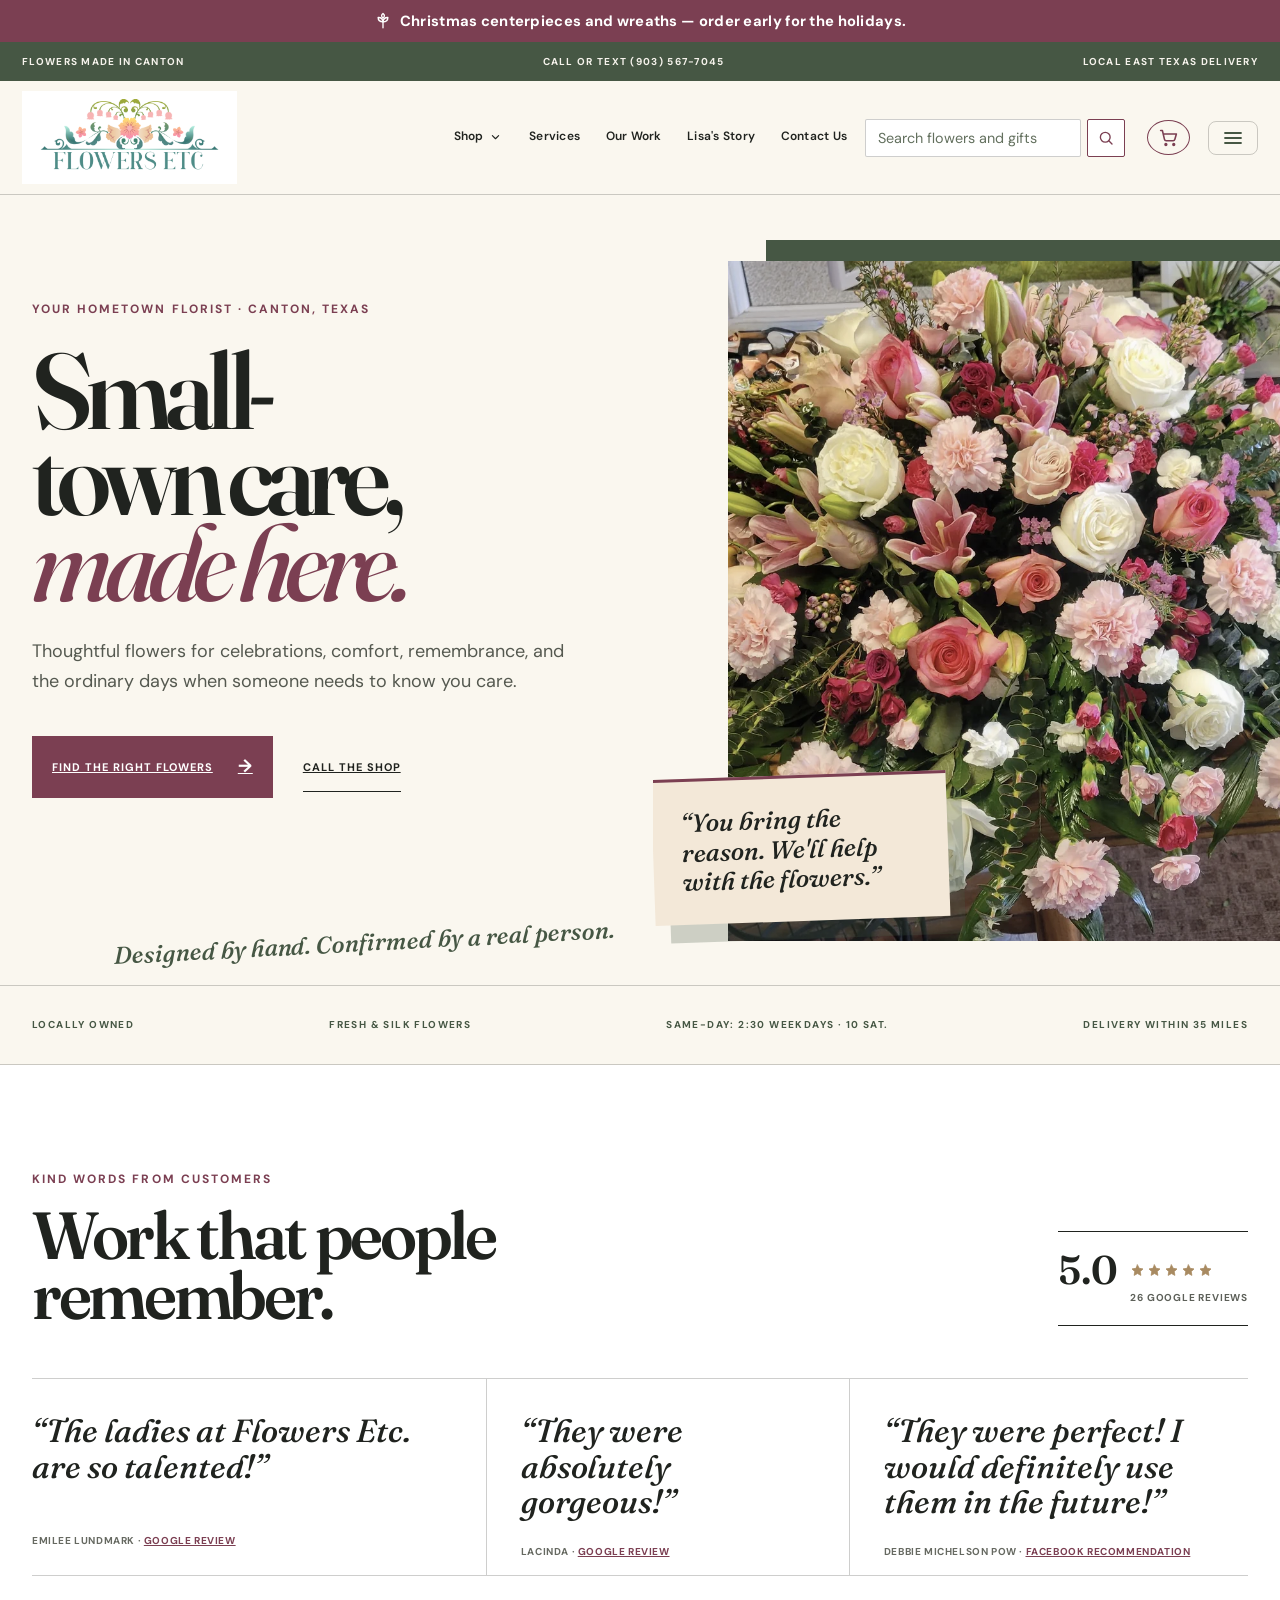
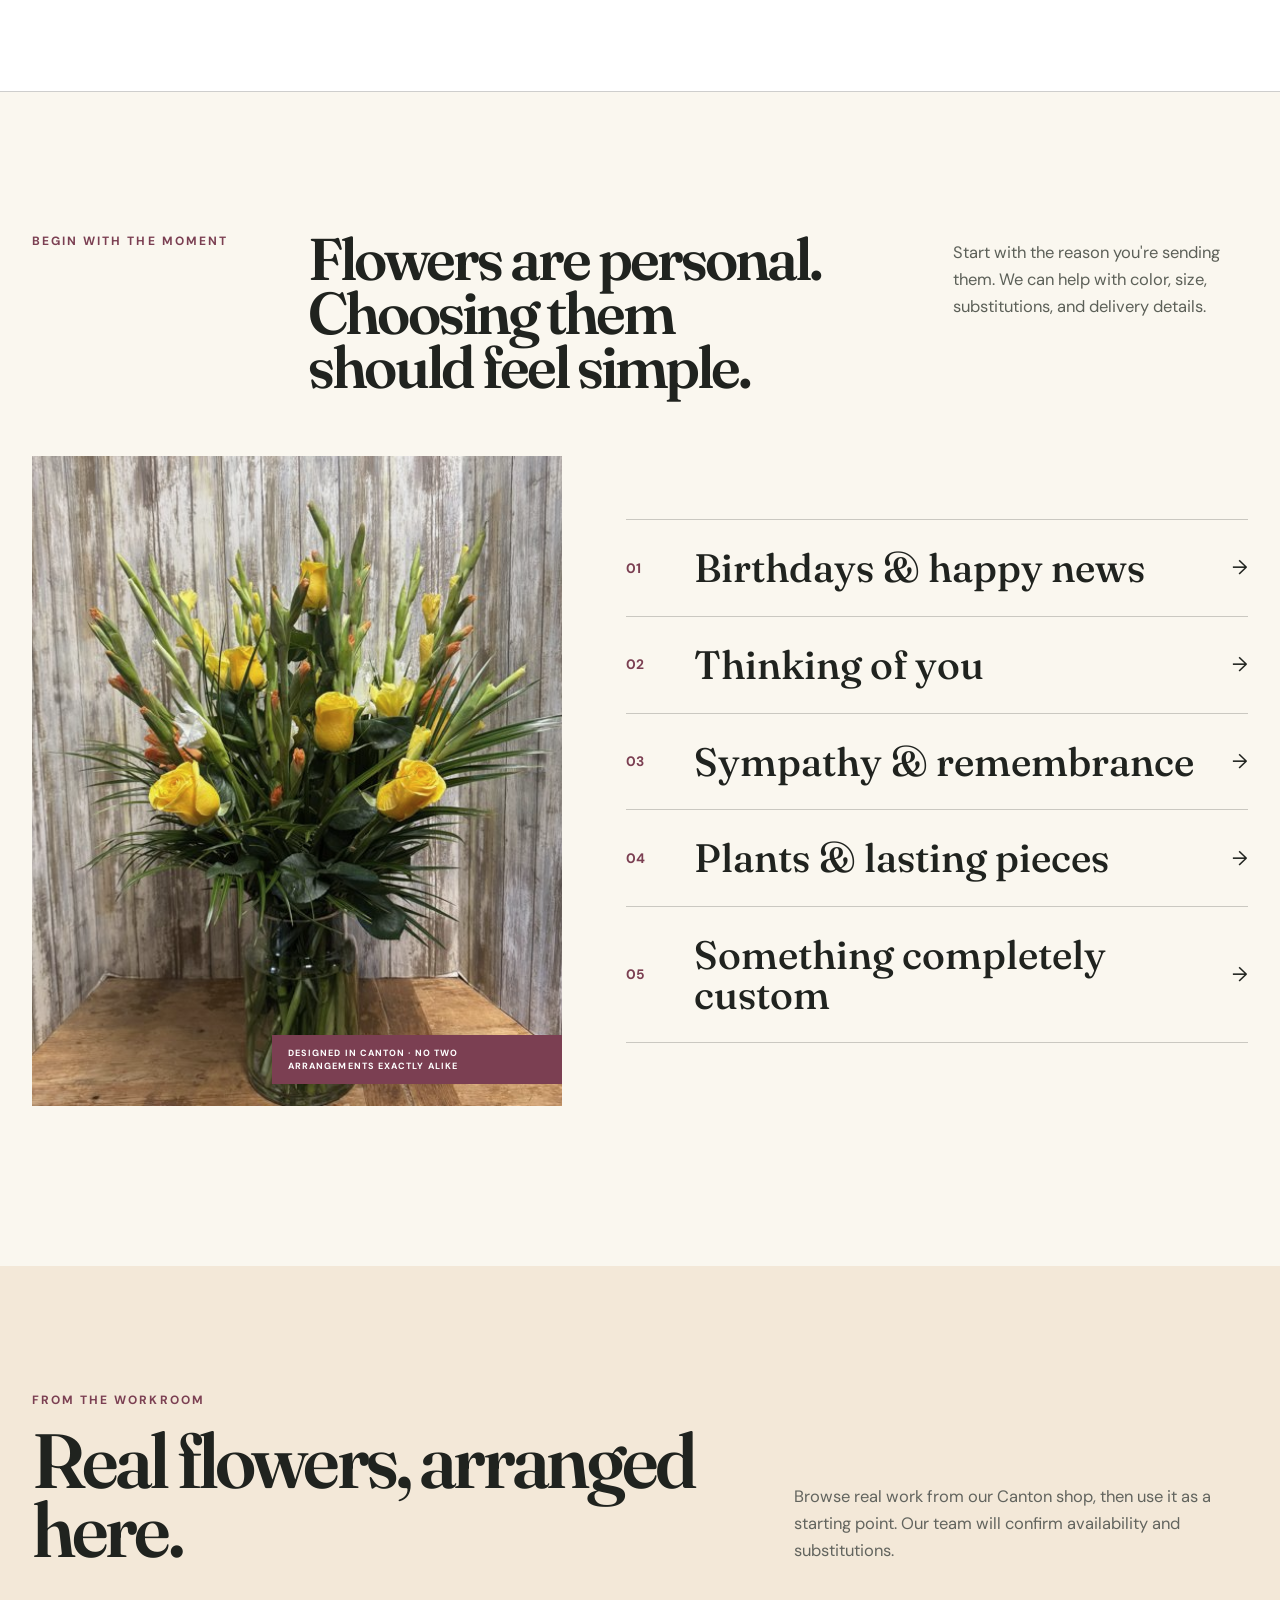
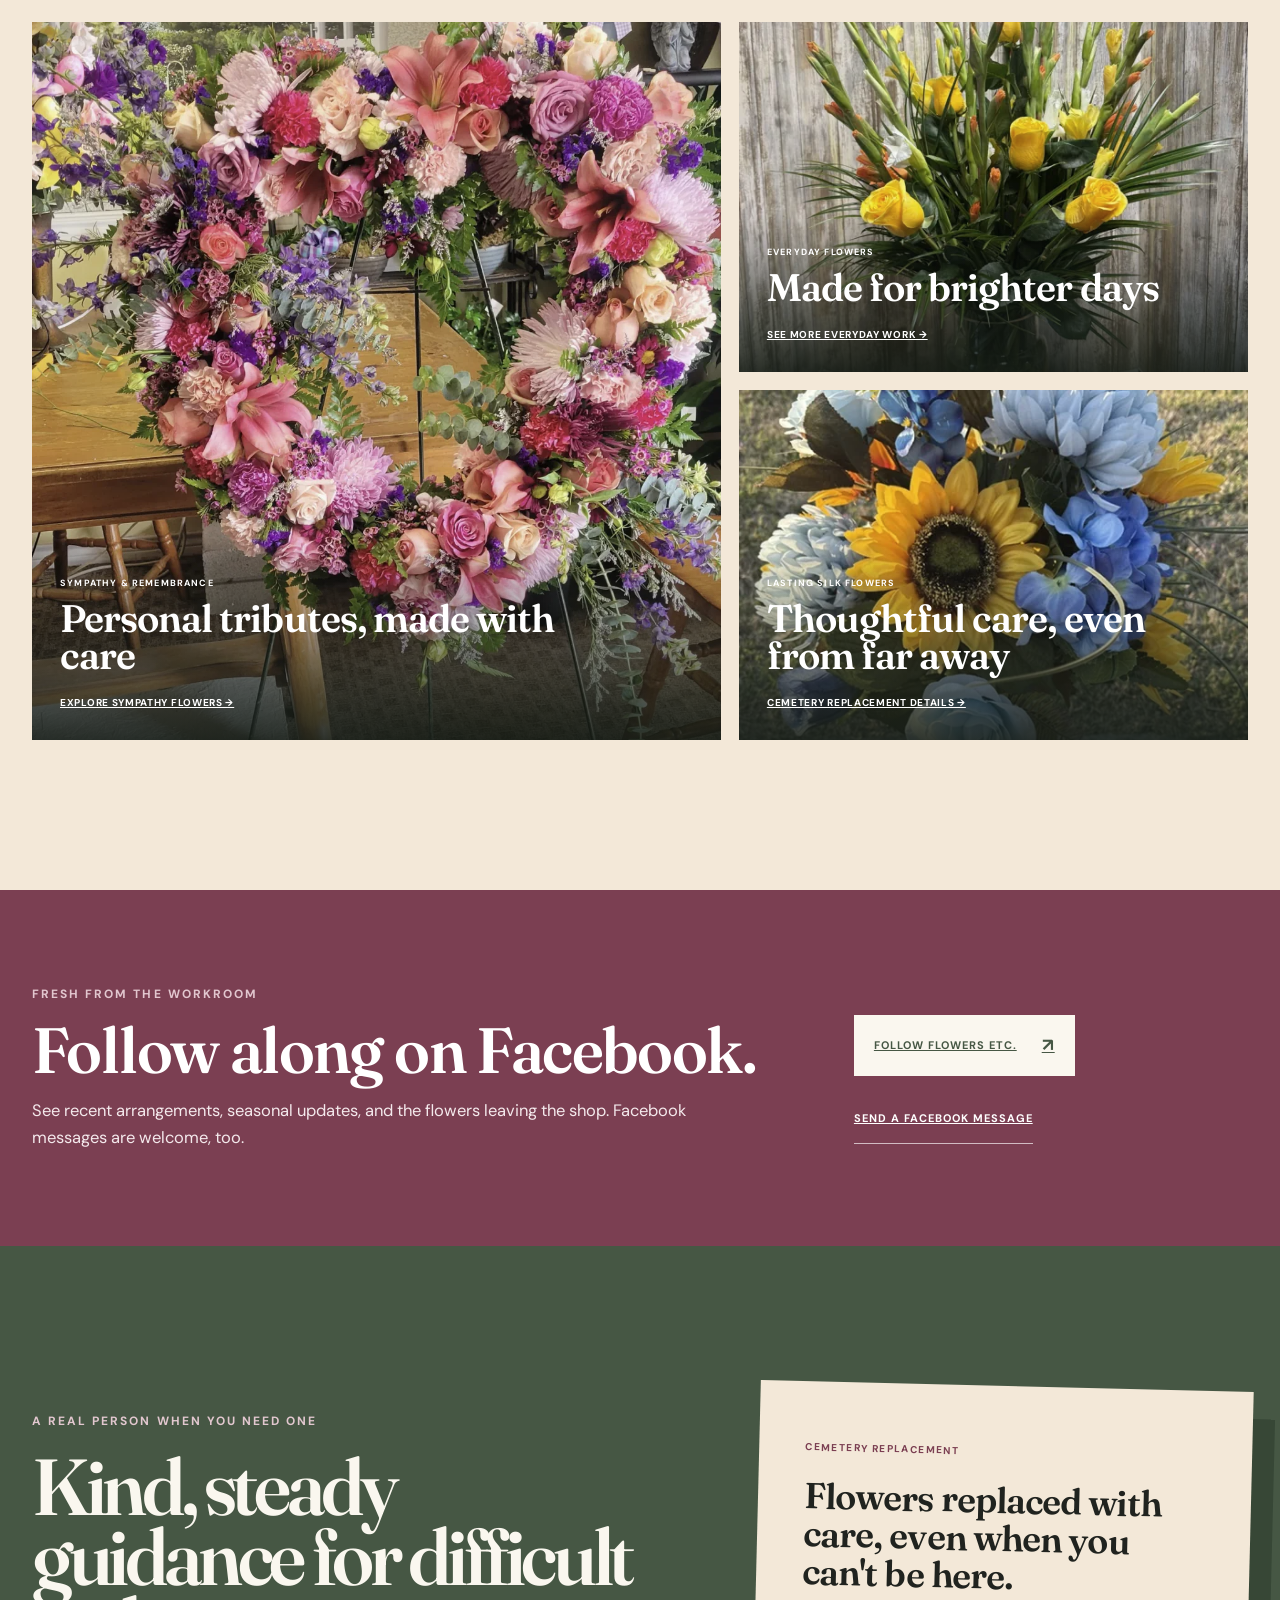
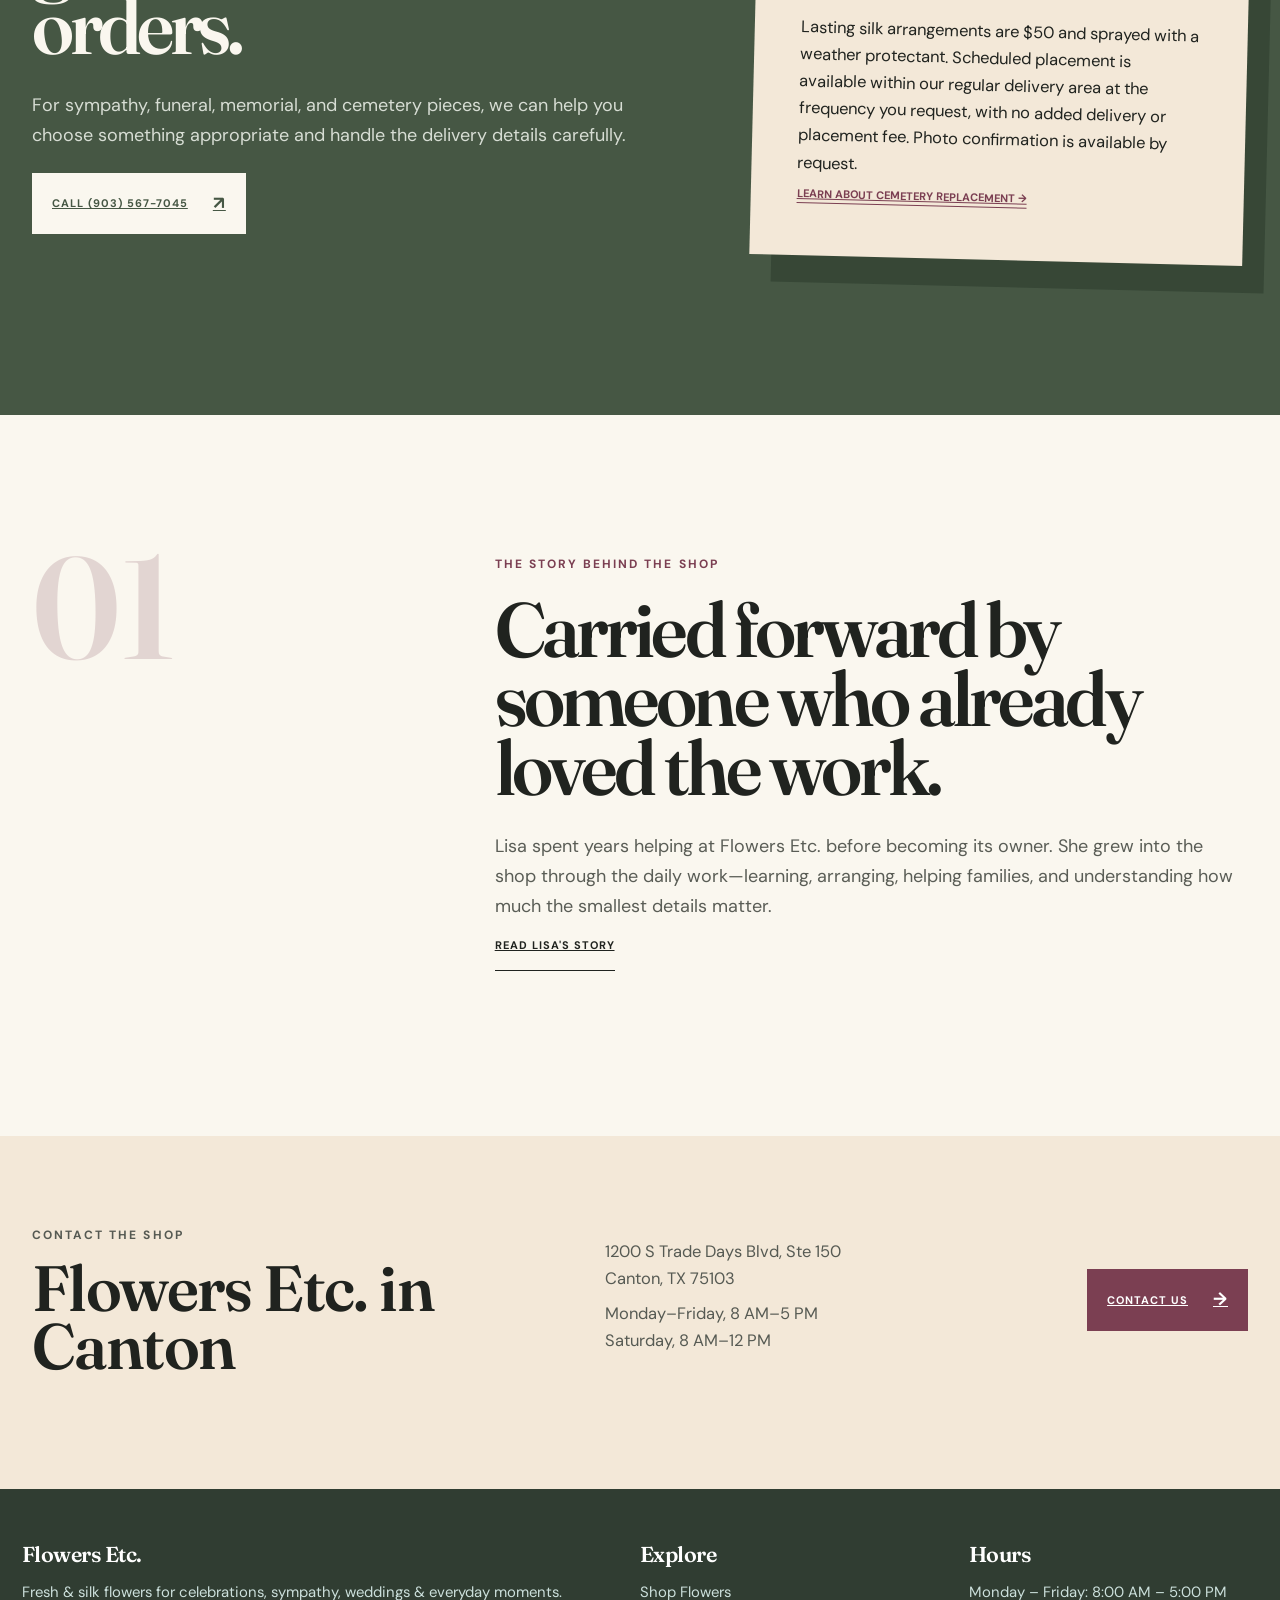
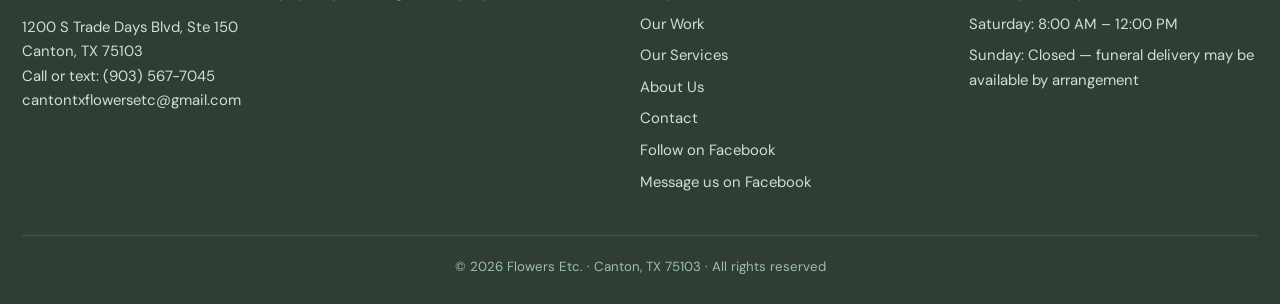
==== commit 0e7f526f: "fix: align homepage occasion arrows" ====
--- a/index.html
+++ b/index.html
@@ -55,7 +55,7 @@
   <link rel="preconnect" href="https://fonts.googleapis.com">
   <link rel="preconnect" href="https://fonts.gstatic.com" crossorigin>
   <link href="https://fonts.googleapis.com/css2?family=DM+Sans:wght@400;500;600;700&amp;family=Fraunces:opsz,wght@9..144,500;9..144,600&amp;display=swap" rel="stylesheet">
-  <link rel="stylesheet" href="css/style.css?v=13">
+  <link rel="stylesheet" href="css/style.css?v=23">
 </head>
 <body data-page="home" class="heritage-home">
   <a class="skip-link" href="#main">Skip to content</a>
@@ -101,7 +101,7 @@
             <a href="shop.html"><small>02</small><strong>Thinking of you</strong><span>→</span></a>
             <a href="shop.html"><small>03</small><strong>Sympathy &amp; remembrance</strong><span>→</span></a>
             <a href="shop.html"><small>04</small><strong>Plants &amp; lasting pieces</strong><span>→</span></a>
-            <a href="tel:9035677045"><small>05</small><strong>Something completely custom</strong><span>↗</span></a>
+            <a href="tel:9035677045"><small>05</small><strong>Something completely custom</strong><span>→</span></a>
           </nav>
         </div>
       </div>
@@ -141,8 +141,8 @@
   </main>
 
   <div id="site-footer"></div>
-  <script src="js/data.js?v=13"></script>
-  <script src="js/main.js?v=13"></script>
-  <script src="js/cart.js?v=13"></script>
+  <script src="js/data.js?v=23"></script>
+  <script src="js/main.js?v=23"></script>
+  <script src="js/cart.js?v=23"></script>
 </body>
 </html>
--- a/css/style.css
+++ b/css/style.css
@@ -941,15 +941,23 @@
 /* ————— Info cards (contact page) ————— */
 .info-grid {
   display: grid;
-  grid-template-columns: repeat(4, 1fr);
+  grid-template-columns: repeat(6, minmax(0, 1fr));
   gap: 24px;
   margin-bottom: 56px;
 }
+.info-card { grid-column: span 2; }
+.info-card:nth-last-child(2) { grid-column: 2 / span 2; }
+.info-card:last-child { grid-column: 4 / span 2; }
 @media (max-width: 1080px) {
   .info-grid { grid-template-columns: repeat(2, 1fr); }
+  .info-card { grid-column: auto; }
+  .info-card:nth-last-child(2) { grid-column: auto; }
+  .info-card:last-child { grid-column: 1 / -1; width: min(100%, 520px); justify-self: center; }
 }
 @media (max-width: 620px) {
   .info-grid { grid-template-columns: 1fr; }
+  .info-card:nth-last-child(2) { grid-column: auto; }
+  .info-card:last-child { grid-column: auto; width: auto; justify-self: stretch; }
 }
 .info-card {
   background: var(--ivory);
@@ -959,10 +967,10 @@
   text-align: center;
   box-shadow: var(--shadow);
 }
-.info-card .i-icon { font-size: 1.8rem; margin-bottom: 10px; }
+.info-card .i-icon { font-size: 1.8rem; margin: 0 auto 10px; }
 .info-card h3 { font-size: 1.3rem; margin-bottom: 8px; }
 .info-card p { font-size: 0.95rem; color: #5A665F; }
-.info-card a { font-weight: 700; text-decoration: none; }
+.info-card a { font-weight: 700; text-decoration: none; overflow-wrap: anywhere; }
 .info-card a:hover { text-decoration: underline; }
 .hours-list { list-style: none; font-size: 0.95rem; color: #5A665F; }
 .hours-list li { display: flex; justify-content: space-between; gap: 12px; padding: 3px 0; }
@@ -1372,10 +1380,8 @@
 .service-actions{display:flex;flex-wrap:wrap;gap:12px;margin-top:25px}
 .service-actions-center{justify-content:center}
 .services-faq{background:#fff;border-top:1px solid var(--line)}
-.info-card-facebook{background:var(--forest);color:white}
-.info-card-facebook h3,.info-card-facebook a{color:white}
-.info-card-facebook .i-icon{font-family:Arial,sans-serif;font-weight:700;color:white}
-.info-grid{grid-template-columns:repeat(auto-fit,minmax(220px,1fr))}
+.info-card-facebook .i-icon{font-family:Arial,sans-serif;font-weight:700}
+.info-card a[href^="mailto:"]{font-size:.82rem;letter-spacing:-.01em;white-space:nowrap}
 
 @media(max-width:1050px){
   .hg-review-list{grid-template-columns:1fr}
@@ -1473,25 +1479,47 @@
 .pd-lightbox-footer{width:100%}
 
 .pd-instructions{padding:18px;background:var(--blush-soft);border-left:3px solid var(--blush)}
+.pd-order-option label{margin-bottom:8px;color:var(--ink);font-size:.95rem}
+.pd-order-option select{max-width:460px;background:#fff}
 .pd-instructions label,.m-instructions label{margin-bottom:8px;color:var(--ink);font-size:.95rem}
 .pd-instructions label span,.m-instructions label span{color:#7c8981;font-weight:500}
 .pd-instructions textarea,.m-instructions textarea{min-height:105px;background:#fff}
 .pd-instructions small,.m-instructions small{display:block;margin-top:7px;color:#69756e;font-size:.79rem;line-height:1.5}
 .m-instructions{margin:0 0 16px;padding:14px;background:var(--blush-soft);border-left:3px solid var(--blush)}
 
-.pd-addon-list li{display:grid;grid-template-columns:minmax(0,1fr) auto auto;align-items:center;gap:12px}
+.pd-addon-list li{display:grid;grid-template-columns:minmax(0,1fr) auto;align-items:center;gap:12px}
 .pd-addon-copy{display:flex;flex-direction:column;align-items:flex-start;min-width:0}
 .pd-addon-copy small{margin-top:3px;color:#768179;font-size:.76rem;line-height:1.4}
+.pd-addon-option-label{display:flex;align-items:center;gap:8px;margin-top:7px;color:#5a665f;font-size:.78rem;font-weight:700}
+.pd-addon-option-label select{min-height:34px;padding:5px 28px 5px 9px;background:#fff;font-size:.82rem}
+.pd-addon-purchase{display:grid;grid-template-columns:auto auto;align-items:center;justify-items:end;gap:7px 10px}
+.pd-addon-purchase .pd-addon-price{grid-column:1/-1}
+.pd-inline-qty{display:inline-grid;grid-template-columns:34px 42px 34px;align-items:center;border:1px solid var(--line);border-radius:8px;overflow:hidden;background:#fff}
+.pd-inline-qty button{width:34px;height:36px;border:0;background:var(--cream);color:var(--forest);font:800 1.05rem/1 var(--font-body);cursor:pointer}
+.pd-inline-qty button:hover{background:var(--sage-soft)}
+.pd-inline-qty input{width:42px;height:36px;min-height:0;padding:0;border:0;border-right:1px solid var(--line);border-left:1px solid var(--line);border-radius:0;text-align:center;font-weight:800;color:var(--ink);appearance:textfield;-moz-appearance:textfield}
+.pd-inline-qty input::-webkit-inner-spin-button,.pd-inline-qty input::-webkit-outer-spin-button{margin:0;appearance:none}
 .pd-addon-add{min-height:38px;padding:8px 10px;border:1px solid var(--blush);background:transparent;color:var(--blush);font:700 .68rem/1.2 var(--font-body);letter-spacing:.04em;text-transform:uppercase;cursor:pointer;transition:.2s ease}
 .pd-addon-add:hover{background:var(--blush);color:#fff}
 .pd-addon-add:active{transform:translateY(1px)}
+.pd-addon-add:disabled{border-color:var(--line);background:var(--cream);color:#8b9690;cursor:not-allowed}
+.pd-addon-add:disabled:hover{background:var(--cream);color:#8b9690}
 .pd-addon-add.is-request{border-color:var(--forest);color:var(--forest)}
 .pd-addon-add.is-request:hover{background:var(--forest);color:#fff}
+
+.pd-balloon-builder{padding:20px 22px;border-radius:var(--radius);background:var(--cream)}
+.pd-balloon-options{display:grid;gap:10px;margin-top:15px}
+.pd-balloon-option{display:flex;align-items:center;justify-content:space-between;gap:16px;padding:12px 0;border-bottom:1px dashed var(--line)}
+.pd-balloon-option>div:first-child{display:flex;flex-direction:column;gap:2px}
+.pd-balloon-option span{color:#6d7972;font-size:.82rem}
+.pd-balloon-total{display:flex;align-items:center;justify-content:space-between;gap:16px;margin-top:16px;padding-top:4px;color:var(--forest);font-weight:700}
+.pd-balloon-total strong{font:600 1.65rem/1 var(--font-display)}
+.pd-balloon-builder>small{display:block;margin-top:10px;color:#69756e;line-height:1.5}
 
 .cart-addon-thumb{display:flex;align-items:center;justify-content:center;width:100%;height:100%;background:var(--blush-soft);color:var(--blush)}
 .cart-addon-thumb .ui-icon{width:34px;height:34px}
 .cart-line-kind{margin-top:2px;color:var(--blush);font-size:.68rem;font-weight:800;letter-spacing:.06em;text-transform:uppercase}
-.cart-line-instructions{max-width:54ch;margin-top:7px;color:#5a665f;font-size:.8rem;line-height:1.45}
+.cart-line-instructions{max-width:54ch;margin-top:7px;color:#5a665f;font-size:.8rem;line-height:1.45;white-space:pre-line}
 .cart-line-instructions strong{color:var(--ink)}
 .cart-toast{display:flex;align-items:center;gap:7px}
 .cart-toast>.ui-icon{width:18px;height:18px}
@@ -1504,7 +1532,9 @@
   .pd-lightbox-shell{max-height:calc(100dvh - 20px)}
   .pd-lightbox img{max-height:calc(100dvh - 190px)}
   .pd-addon-list li{grid-template-columns:minmax(0,1fr) auto}
-  .pd-addon-add{grid-column:1/-1;width:100%}
+  .pd-addon-purchase{grid-column:1/-1;grid-template-columns:auto minmax(0,1fr);width:100%;justify-items:start}
+  .pd-addon-purchase .pd-addon-price{grid-column:1/-1}
+  .pd-addon-add{width:100%}
   .cart-line{align-items:flex-start;flex-wrap:wrap}
   .cart-line-actions{width:100%;display:flex;justify-content:space-between;align-items:center;padding-left:100px}
   .sympathy-guide{grid-template-columns:1fr;gap:20px;padding:24px 20px}
@@ -1548,3 +1578,117 @@
   margin: 4px 0 22px;
 }
 .sub-filter-bar .filter-btn { font-size: 0.83rem; padding: 7px 14px; }
+
+/* ---------- Sitewide product search (header + shop results) ---------- */
+.site-search {
+  position: relative;
+  display: flex;
+  align-items: center;
+  gap: 6px;
+  flex: 0 1 260px;
+  min-width: 0;
+}
+.site-search input[type="search"] {
+  width: 100%;
+  min-width: 0;
+  padding: 9px 12px;
+  font-family: var(--font-body);
+  font-size: 0.9rem;
+  color: var(--ink);
+  background: var(--ivory);
+  border: 1px solid var(--line);
+  border-radius: var(--radius);
+  -webkit-appearance: none;
+  appearance: none;
+}
+.site-search input[type="search"]::placeholder { color: var(--sage); }
+.site-search button[type="submit"] {
+  flex: 0 0 auto;
+  display: inline-flex;
+  align-items: center;
+  justify-content: center;
+  width: 38px;
+  height: 38px;
+  cursor: pointer;
+  color: var(--blush);
+  background: var(--ivory);
+  border: 1px solid var(--blush);
+  border-radius: var(--radius);
+}
+.site-search button[type="submit"]:hover { color: var(--ivory); background: var(--blush); }
+.site-search button[type="submit"] .ui-icon { width: 18px; height: 18px; }
+
+.site-search-results {
+  position: absolute;
+  top: calc(100% + 6px);
+  right: 0;
+  left: 0;
+  z-index: 120;
+  max-height: 70vh;
+  overflow-y: auto;
+  padding: 6px;
+  background: var(--cream);
+  border: 1px solid var(--line);
+  border-radius: var(--radius);
+  box-shadow: var(--shadow-lift);
+}
+.site-search-item {
+  display: flex;
+  align-items: center;
+  gap: 10px;
+  padding: 9px 10px;
+  color: var(--ink);
+  text-decoration: none;
+  border-radius: var(--radius);
+}
+.site-search-item:hover,
+.site-search-item:focus-visible { background: var(--blush-soft); }
+.site-search-media {
+  flex: 0 0 auto;
+  width: 46px;
+  height: 46px;
+  overflow: hidden;
+  border-radius: var(--radius);
+  background: var(--ivory);
+}
+.site-search-media img,
+.site-search-media .ph { width: 100%; height: 100%; object-fit: cover; }
+.site-search-media .ph { display: flex; align-items: center; justify-content: center; font-size: 0; }
+.site-search-media .ph-icon .ui-icon { width: 20px; height: 20px; }
+.site-search-copy { display: flex; flex-direction: column; gap: 2px; min-width: 0; }
+.site-search-name { font-weight: 600; font-size: 0.92rem; }
+.site-search-price { font-size: 0.82rem; color: var(--sage); }
+.site-search-category,
+.site-search-all {
+  font-weight: 700;
+  font-size: 0.85rem;
+  color: var(--blush);
+  letter-spacing: 0.02em;
+}
+.site-search-all { border-top: 1px solid var(--line); margin-top: 4px; }
+.site-search-empty { padding: 10px; margin: 0; font-size: 0.9rem; color: var(--sage); }
+
+/* Shop results summary */
+.shop-search-summary {
+  display: flex;
+  flex-wrap: wrap;
+  align-items: baseline;
+  gap: 6px 14px;
+  margin: 0 0 16px;
+  padding: 12px 14px;
+  background: var(--blush-soft);
+  border-radius: var(--radius);
+  font-size: 0.95rem;
+}
+/* The class sets display, so the hidden attribute needs to win explicitly. */
+.shop-search-summary[hidden] { display: none; }
+.shop-search-summary p { margin: 0; }
+.shop-search-clear { font-weight: 700; color: var(--blush); }
+.shop-search-help { flex-basis: 100%; font-size: 0.9rem; color: var(--sage); }
+
+@media (max-width: 820px) {
+  /* The header row wraps so the search can sit full-width beneath the brand. */
+  .nav-wrap { flex-wrap: wrap; }
+  .site-search { order: 3; flex: 1 1 100%; min-width: 100%; margin-top: 10px; }
+  .site-search-results { max-height: 60vh; }
+}
